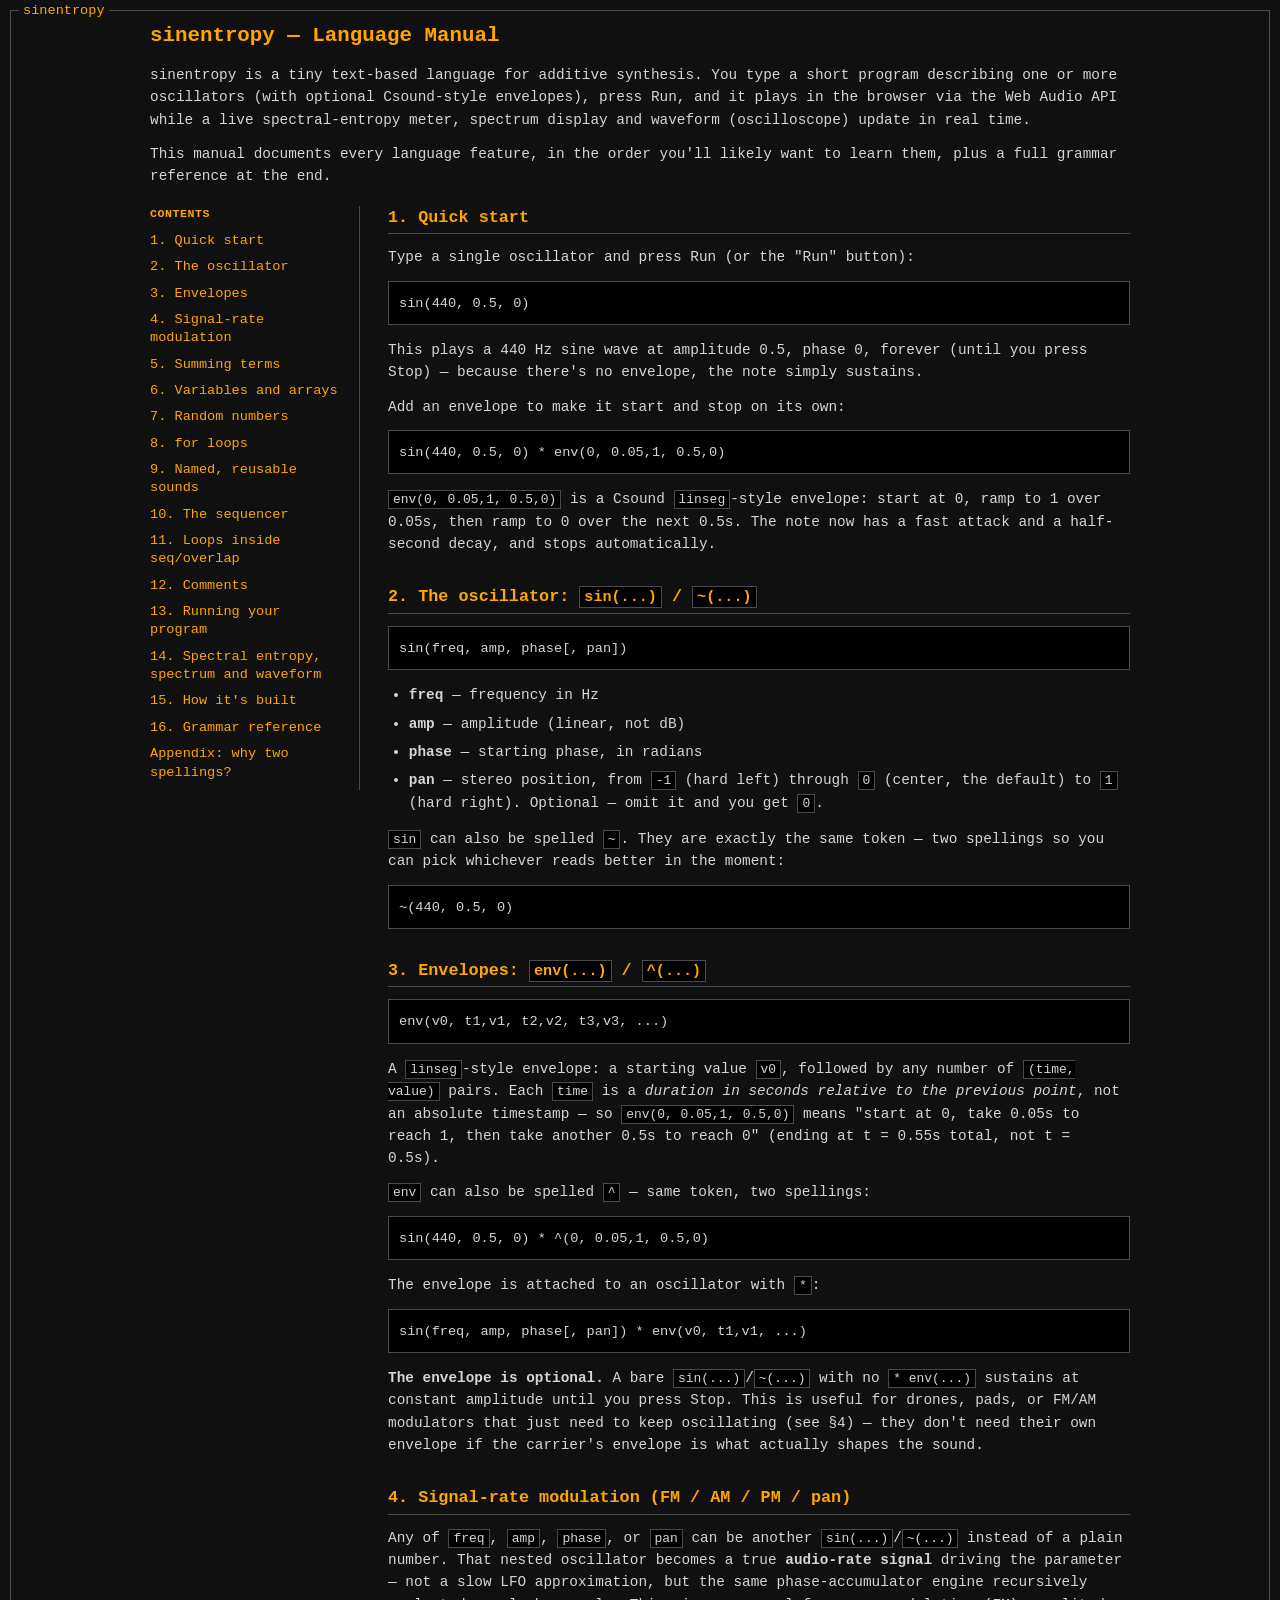
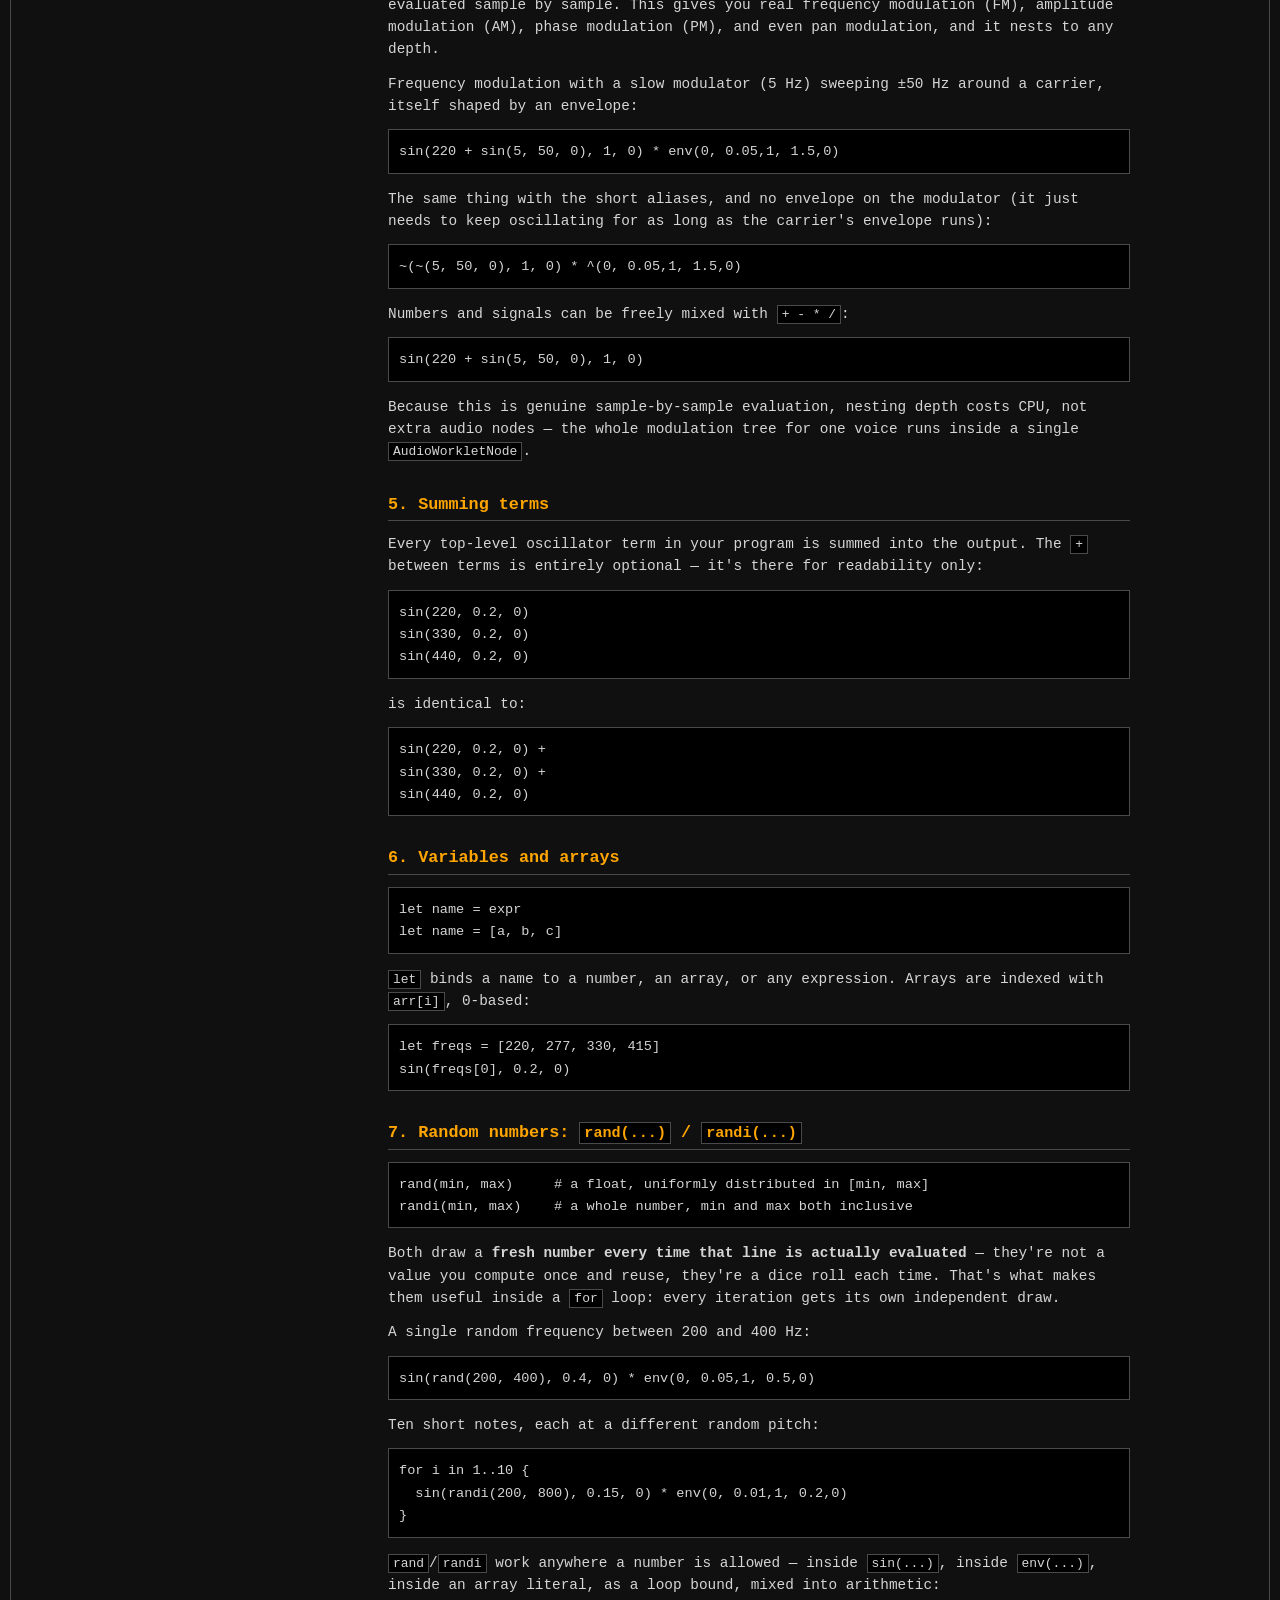
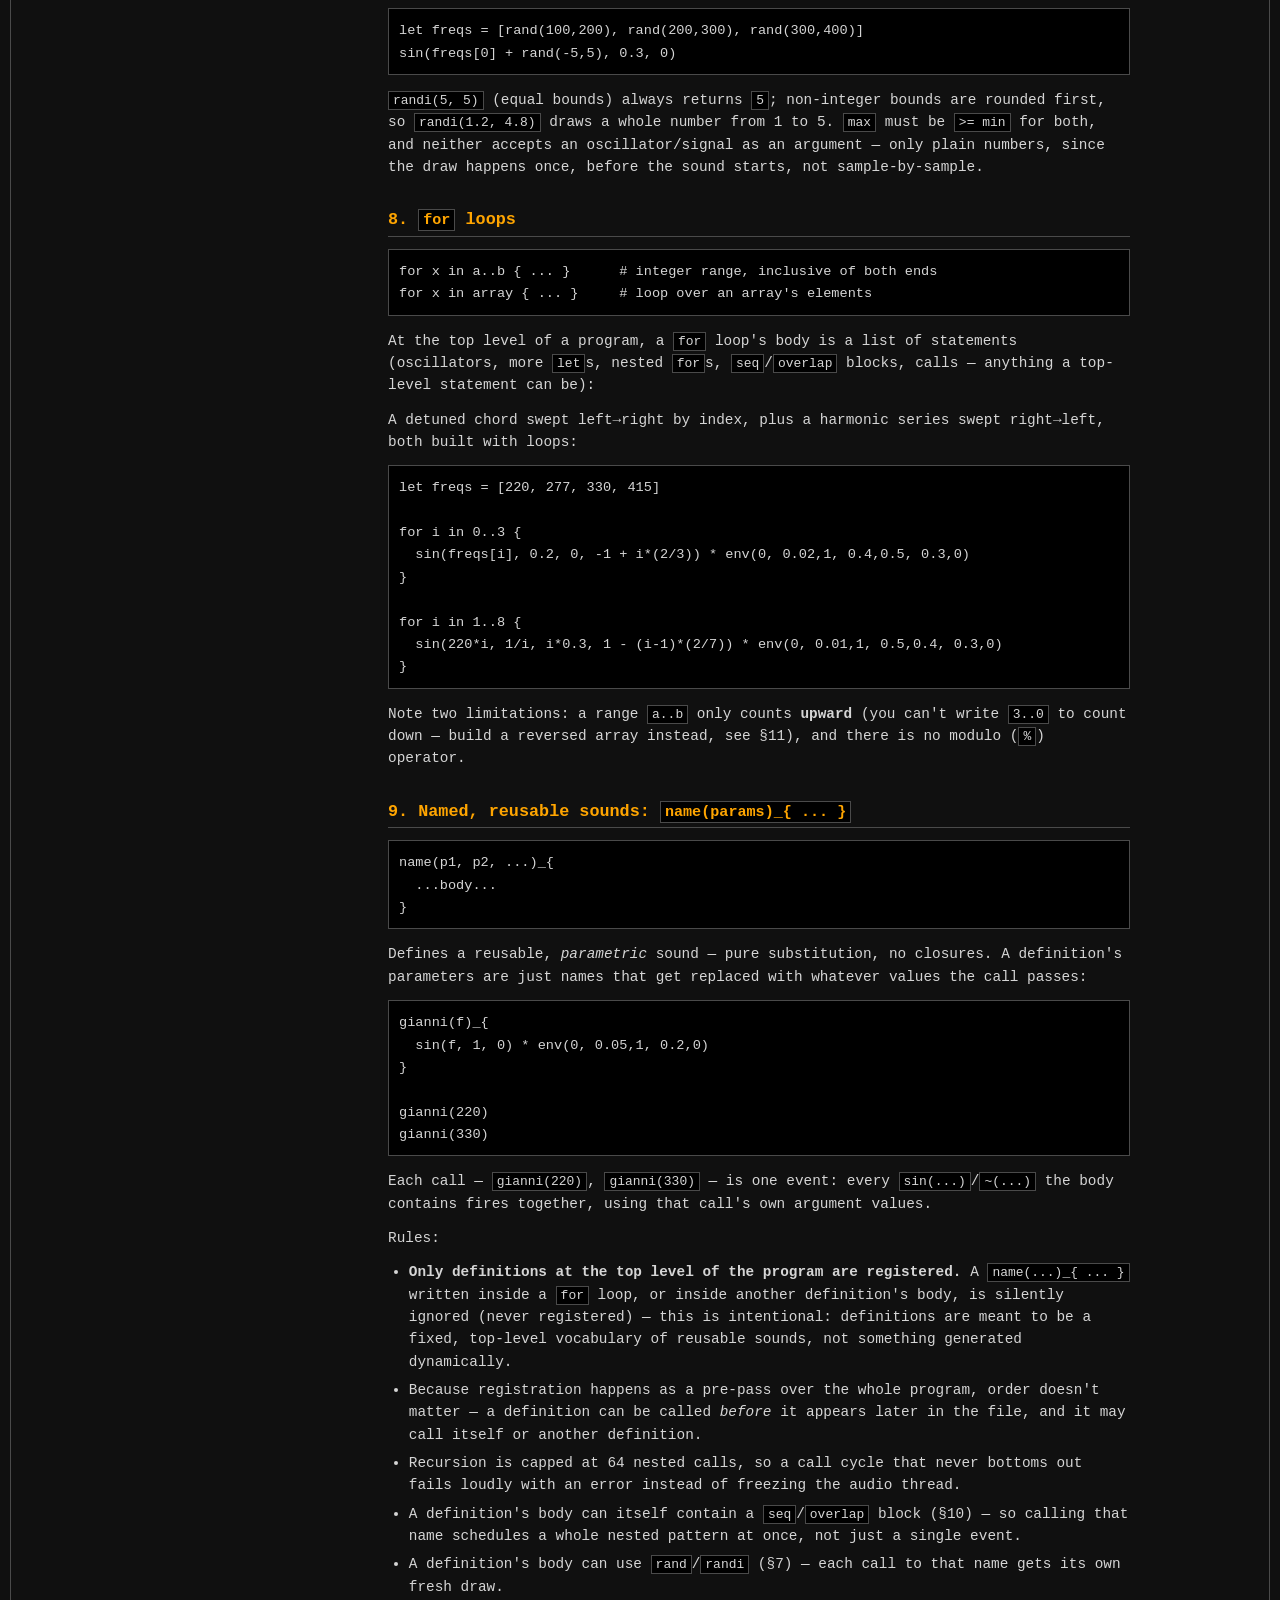
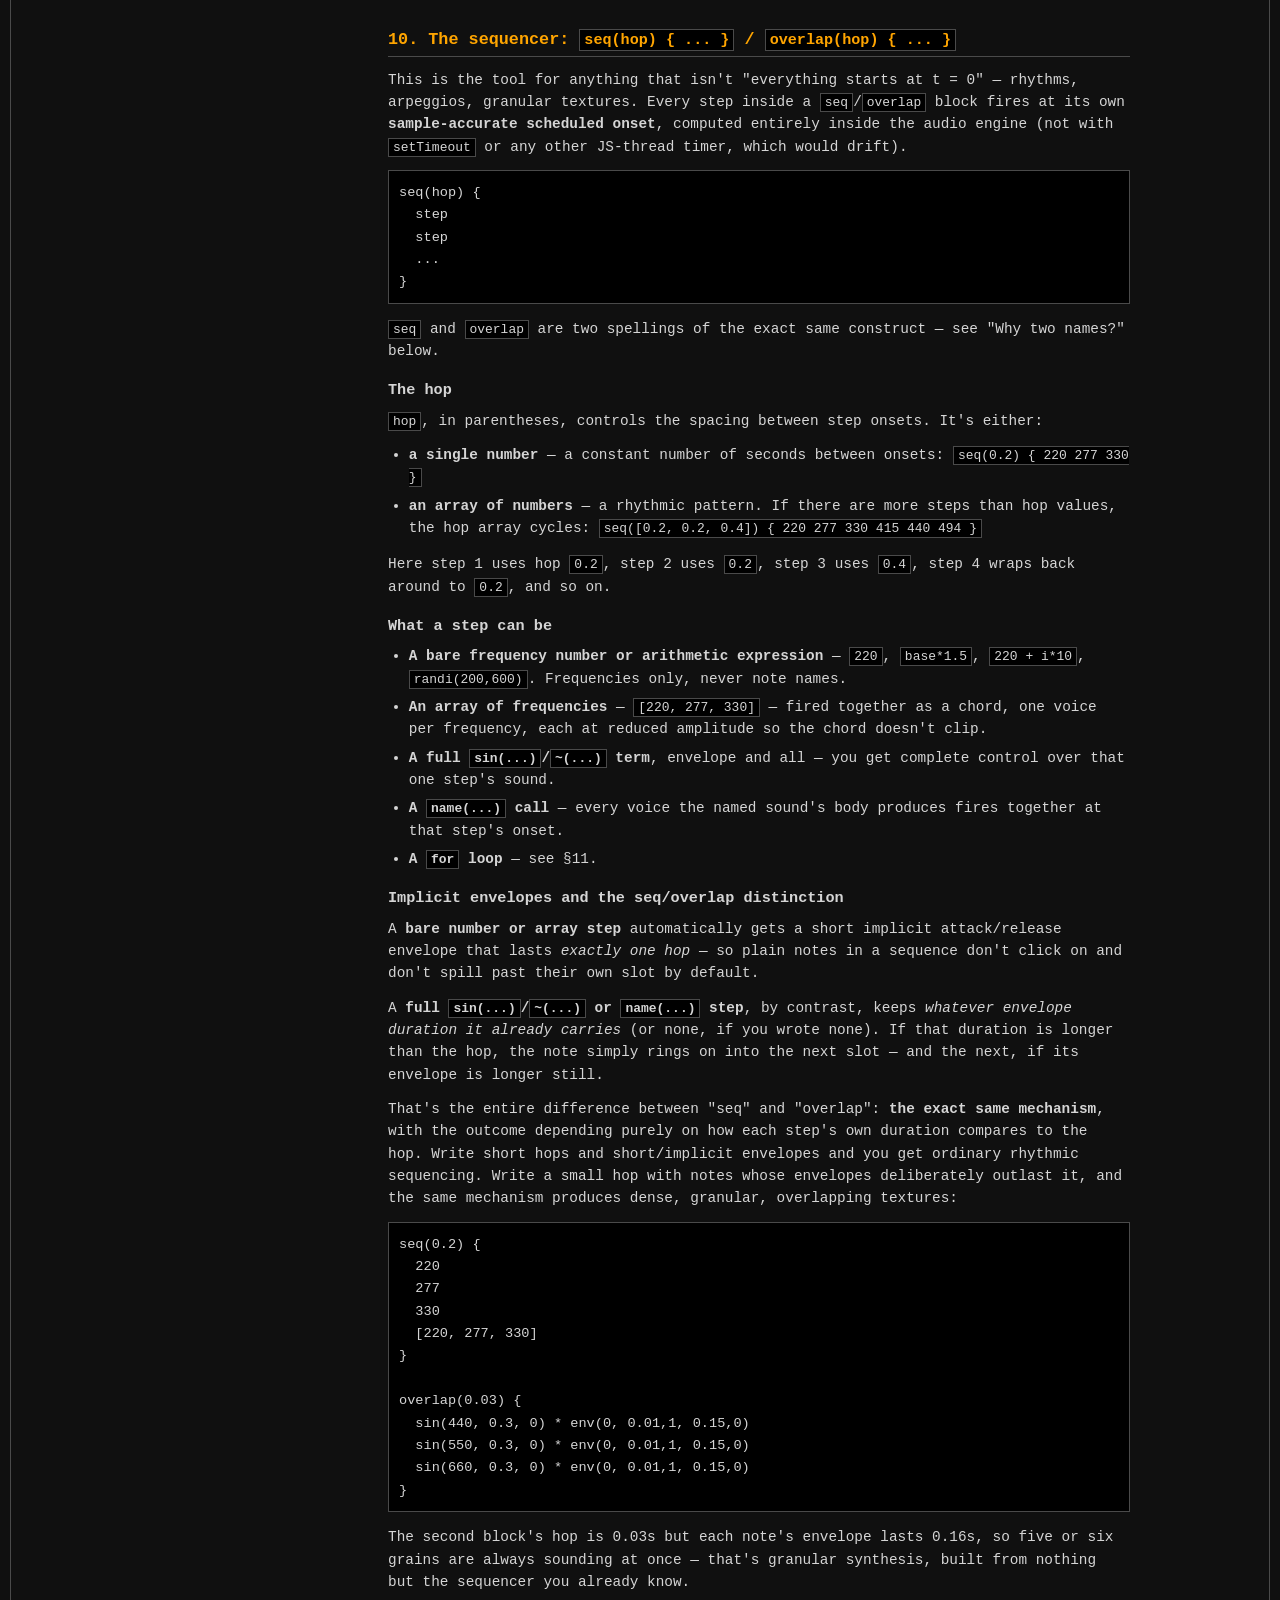
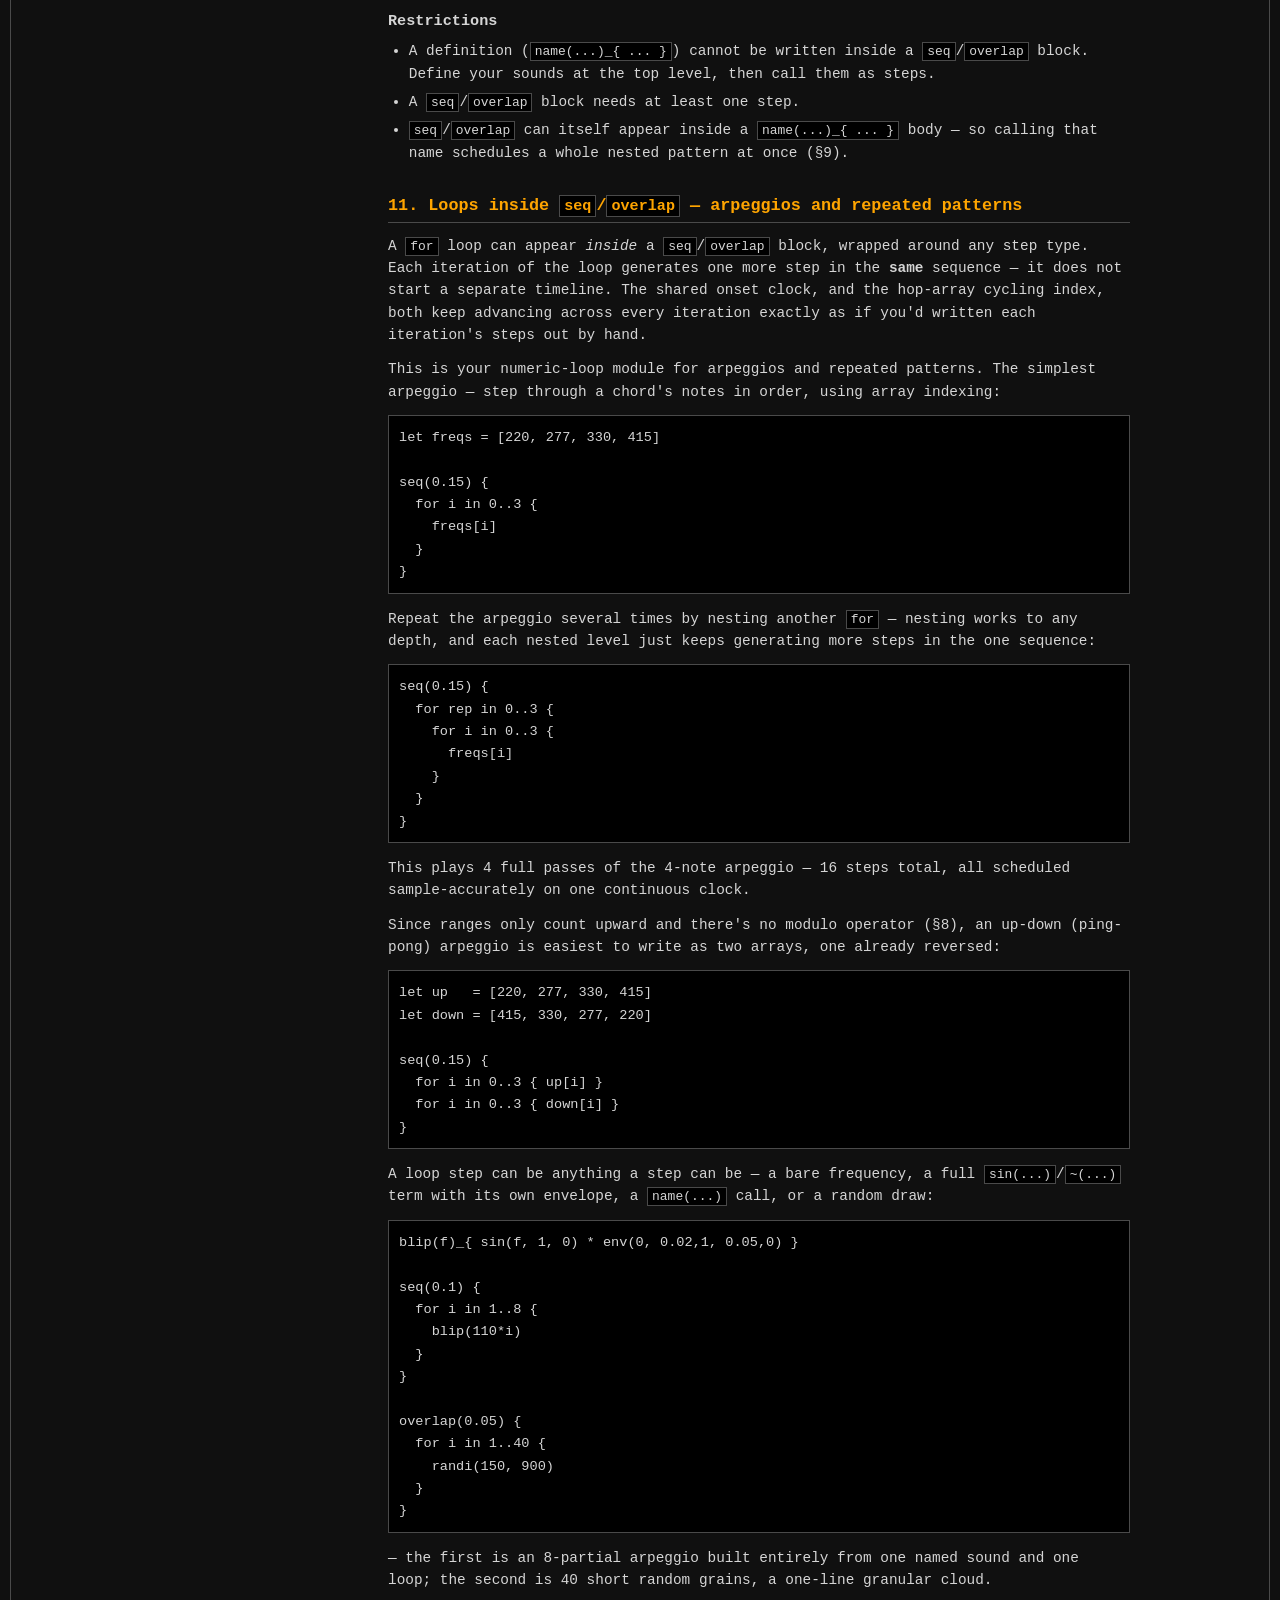
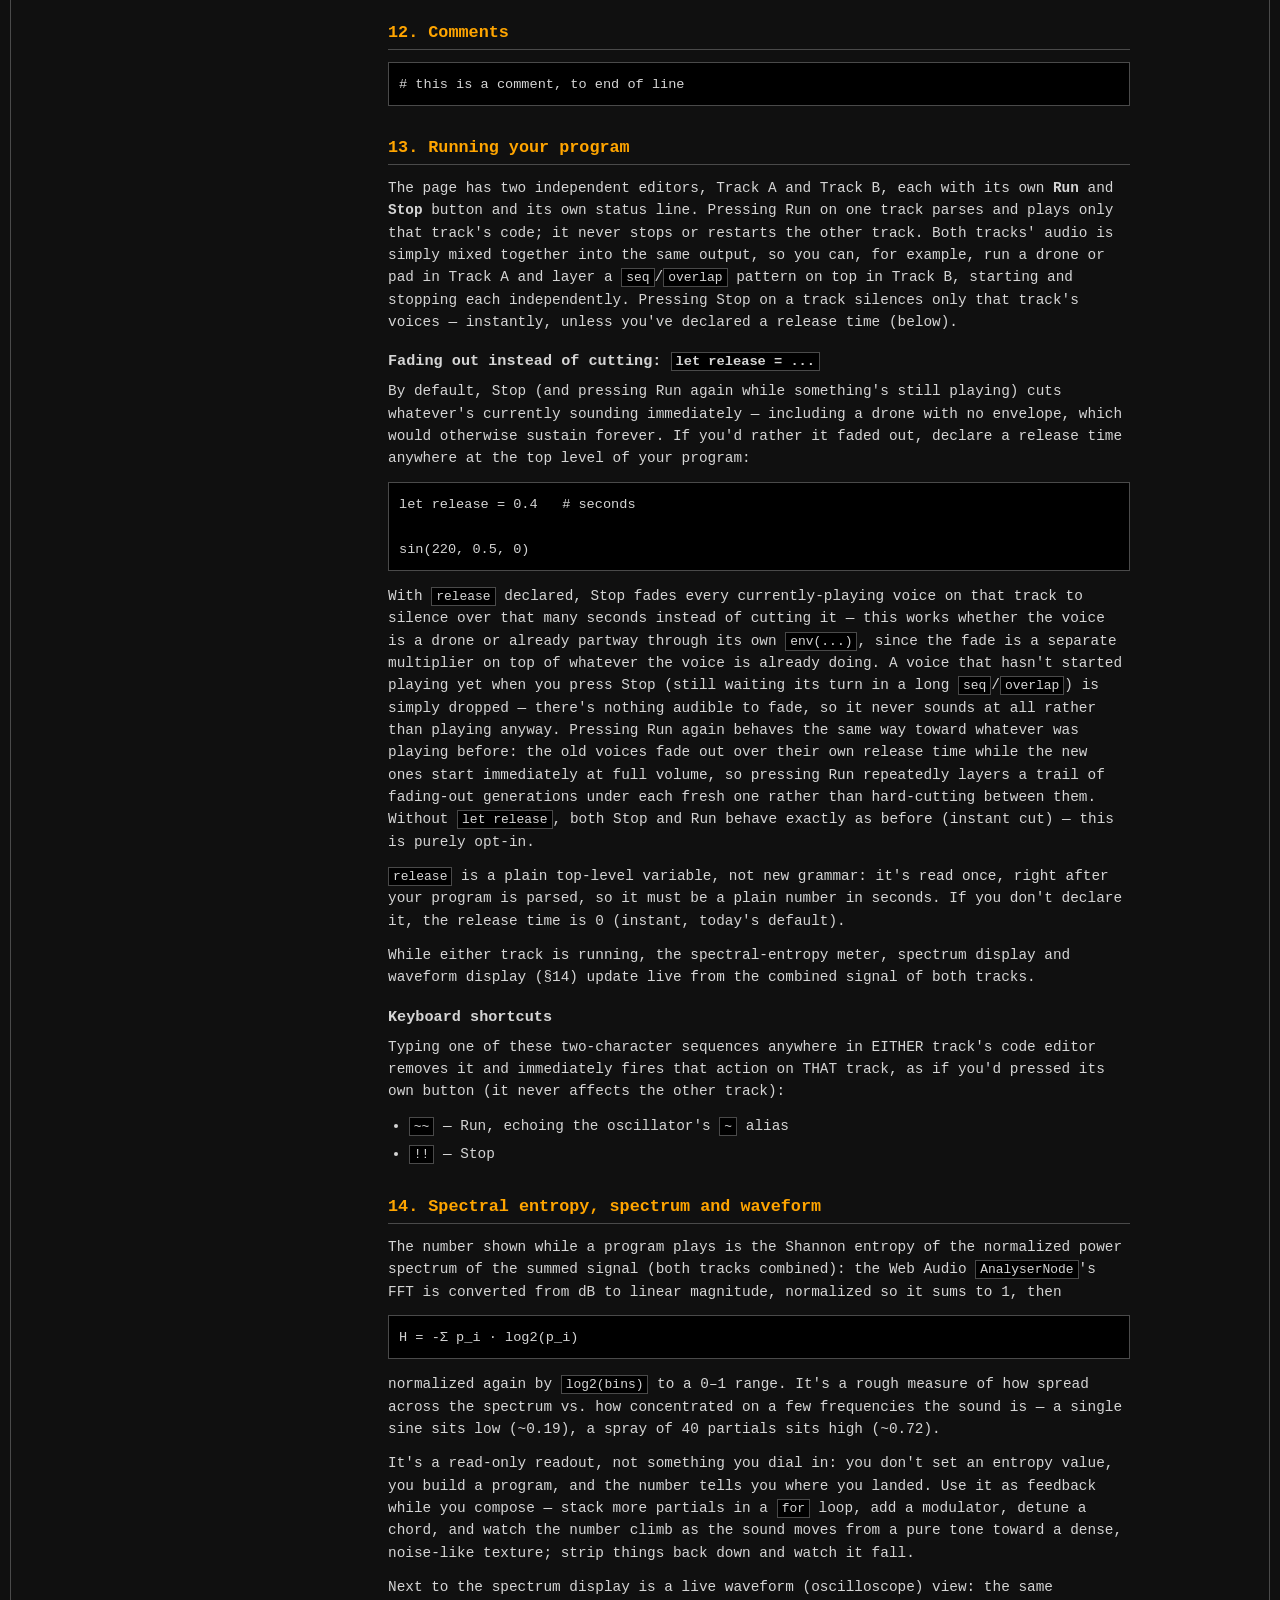
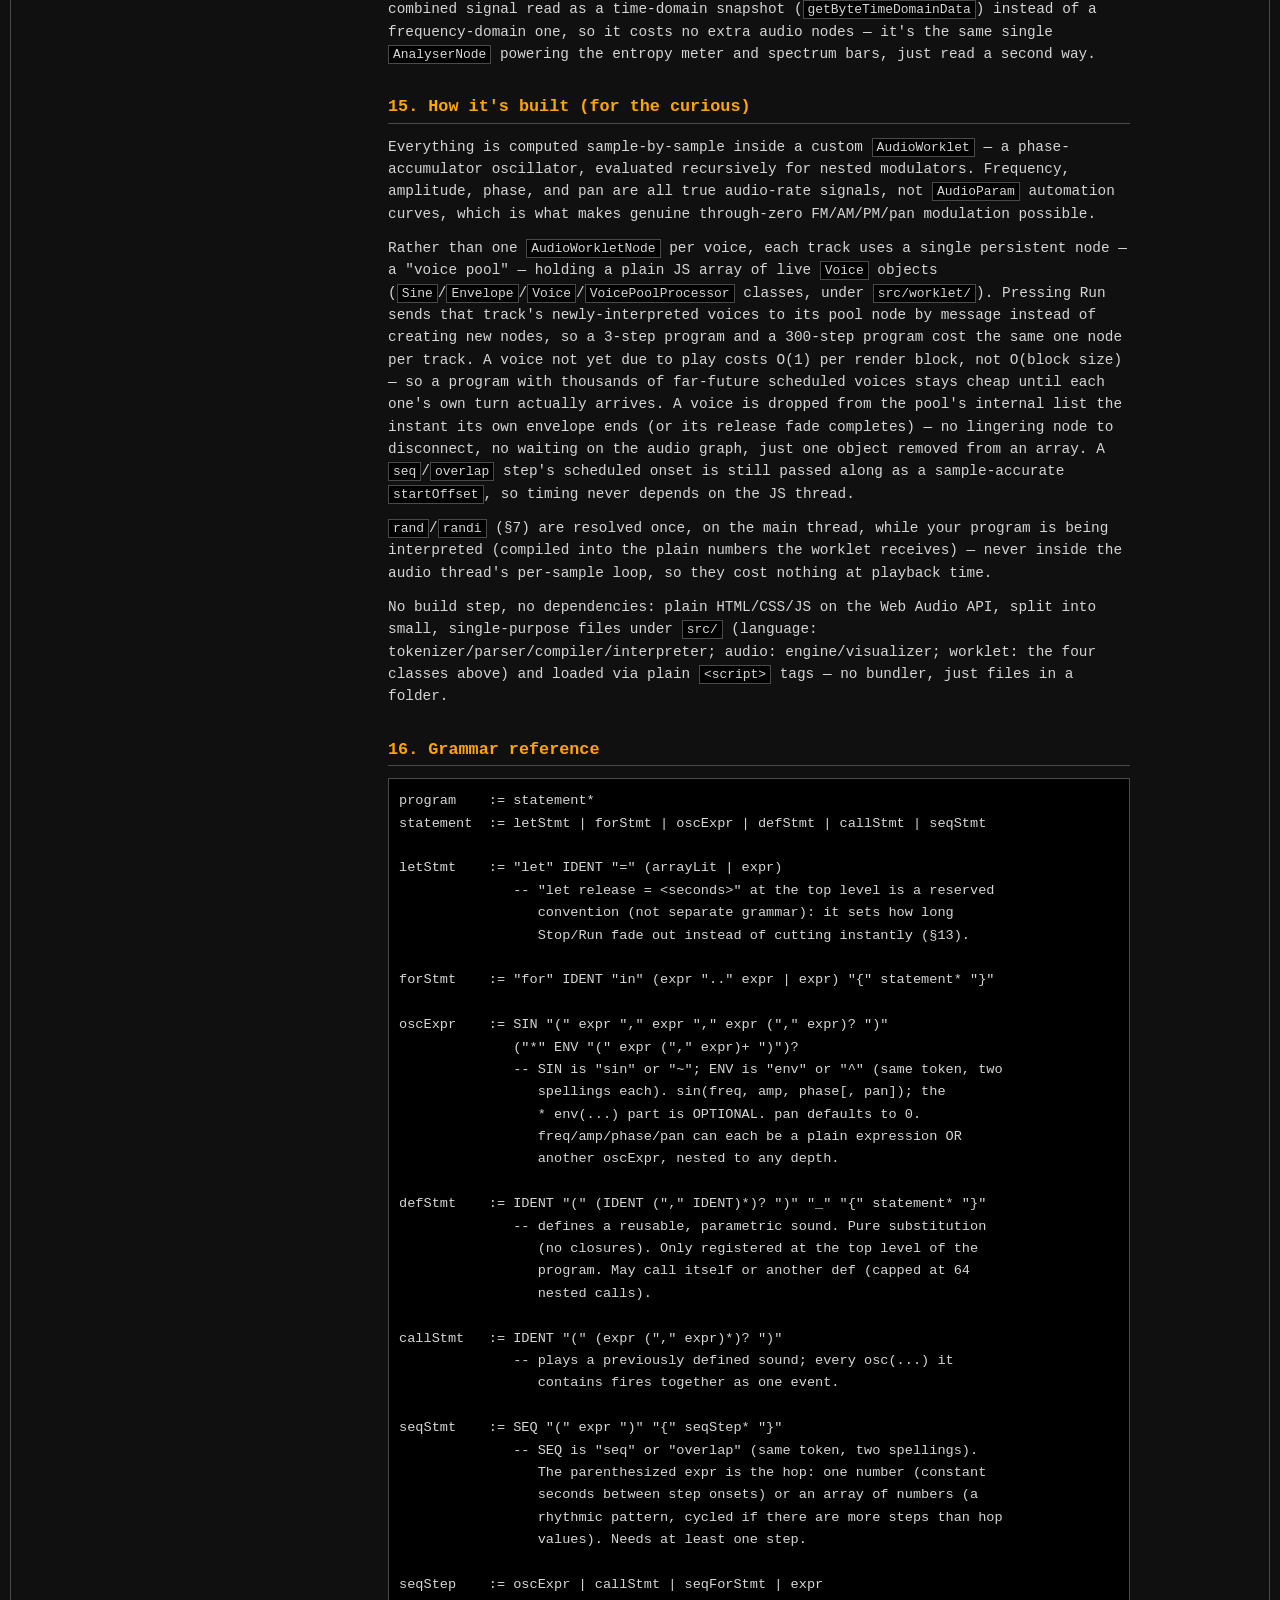
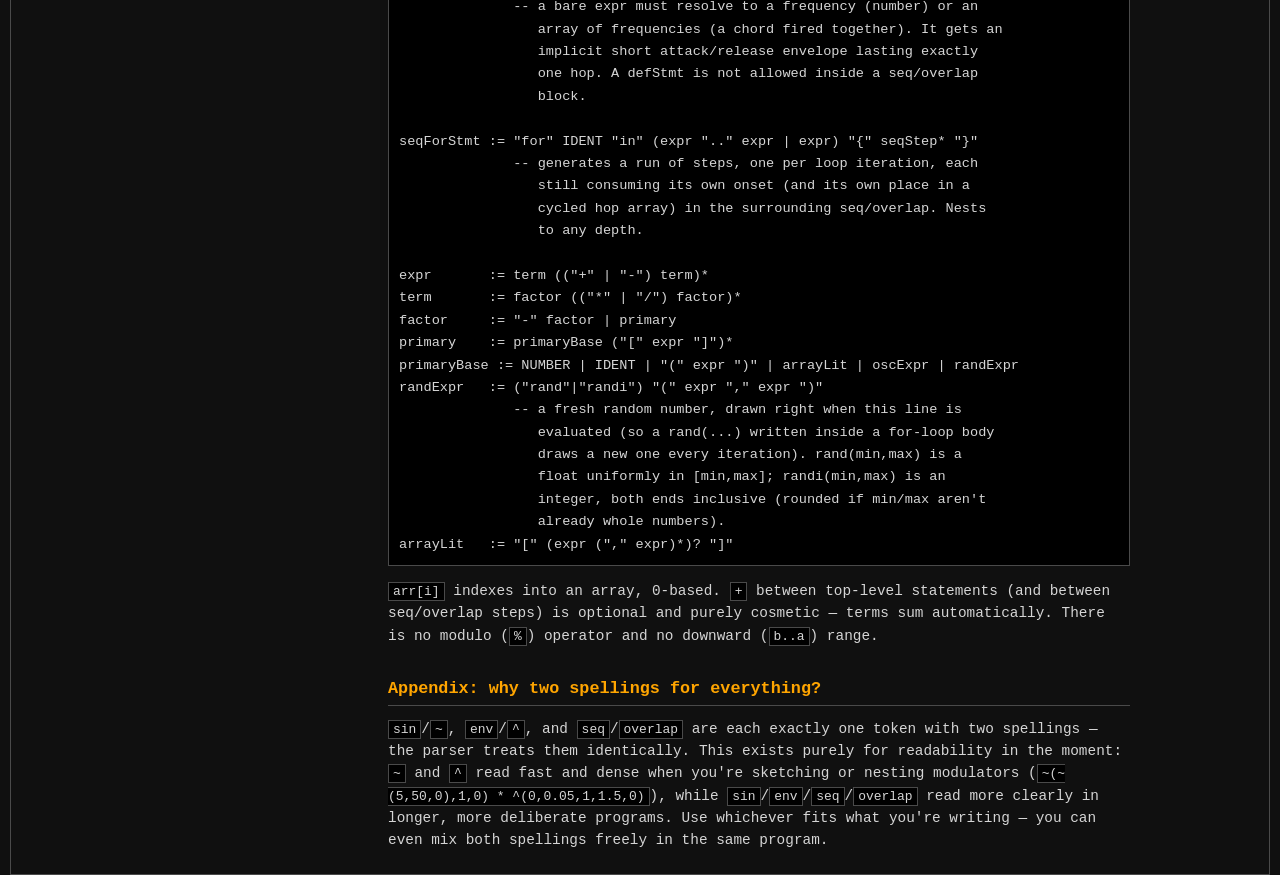
==== manual.html @ 3954c357 "update everythings" ====
<!doctype html>
<html lang="en">
<head>
<meta charset="utf-8">
<meta name="viewport" content="width=device-width, initial-scale=1">
<title>sinentropy — manual</title>
<link rel="stylesheet" href="style.css">
</head>
<body>
<main>
<section class="pane" data-title="sinentropy">
  <div class="manual-page">
<h1>sinentropy — Language Manual</h1>
<p>sinentropy is a tiny text-based language for additive synthesis. You type a
short program describing one or more oscillators (with optional
Csound-style envelopes), press Run, and it plays in the browser via the Web
Audio API while a live spectral-entropy meter, spectrum display and
waveform (oscilloscope) update in real time.</p>
<p>This manual documents every language feature, in the order you'll likely
want to learn them, plus a full grammar reference at the end.</p>
<div class="manual-layout">
<nav class="manual-toc" aria-label="Contents">
<strong>Contents</strong>
<ol>
<li><a href="#s1">1. Quick start</a></li>
<li><a href="#s2">2. The oscillator</a></li>
<li><a href="#s3">3. Envelopes</a></li>
<li><a href="#s4">4. Signal-rate modulation</a></li>
<li><a href="#s5">5. Summing terms</a></li>
<li><a href="#s6">6. Variables and arrays</a></li>
<li><a href="#s7">7. Random numbers</a></li>
<li><a href="#s8">8. for loops</a></li>
<li><a href="#s9">9. Named, reusable sounds</a></li>
<li><a href="#s10">10. The sequencer</a></li>
<li><a href="#s11">11. Loops inside seq/overlap</a></li>
<li><a href="#s12">12. Comments</a></li>
<li><a href="#s13">13. Running your program</a></li>
<li><a href="#s14">14. Spectral entropy, spectrum and waveform</a></li>
<li><a href="#s15">15. How it's built</a></li>
<li><a href="#s16">16. Grammar reference</a></li>
<li><a href="#appendix">Appendix: why two spellings?</a></li>
</ol>
</nav>
  <div class="manual">
<h2><a id="s1"></a>1. Quick start</h2>
<p>Type a single oscillator and press Run (or the "Run" button):</p>
<pre><code>sin(440, 0.5, 0)
</code></pre>
<p>This plays a 440 Hz sine wave at amplitude 0.5, phase 0, forever (until you
press Stop) — because there's no envelope, the note simply sustains.</p>
<p>Add an envelope to make it start and stop on its own:</p>
<pre><code>sin(440, 0.5, 0) * env(0, 0.05,1, 0.5,0)
</code></pre>
<p><code>env(0, 0.05,1, 0.5,0)</code> is a Csound <code>linseg</code>-style envelope: start at 0,
ramp to 1 over 0.05s, then ramp to 0 over the next 0.5s. The note now has a
fast attack and a half-second decay, and stops automatically.</p>
<h2><a id="s2"></a>2. The oscillator: <code>sin(...)</code> / <code>~(...)</code></h2>
<pre><code>sin(freq, amp, phase[, pan])
</code></pre>
<ul>
<li><strong>freq</strong> — frequency in Hz</li>
<li><strong>amp</strong> — amplitude (linear, not dB)</li>
<li><strong>phase</strong> — starting phase, in radians</li>
<li><strong>pan</strong> — stereo position, from <code>-1</code> (hard left) through <code>0</code> (center,
  the default) to <code>1</code> (hard right). Optional — omit it and you get <code>0</code>.</li>
</ul>
<p><code>sin</code> can also be spelled <code>~</code>. They are exactly the same token — two
spellings so you can pick whichever reads better in the moment:</p>
<pre><code>~(440, 0.5, 0)
</code></pre>
<h2><a id="s3"></a>3. Envelopes: <code>env(...)</code> / <code>^(...)</code></h2>
<pre><code>env(v0, t1,v1, t2,v2, t3,v3, ...)
</code></pre>
<p>A <code>linseg</code>-style envelope: a starting value <code>v0</code>, followed by any number of
<code>(time, value)</code> pairs. Each <code>time</code> is a <em>duration in seconds relative to the
previous point</em>, not an absolute timestamp — so <code>env(0, 0.05,1, 0.5,0)</code>
means "start at 0, take 0.05s to reach 1, then take another 0.5s to reach
0" (ending at t = 0.55s total, not t = 0.5s).</p>
<p><code>env</code> can also be spelled <code>^</code> — same token, two spellings:</p>
<pre><code>sin(440, 0.5, 0) * ^(0, 0.05,1, 0.5,0)
</code></pre>
<p>The envelope is attached to an oscillator with <code>*</code>:</p>
<pre><code>sin(freq, amp, phase[, pan]) * env(v0, t1,v1, ...)
</code></pre>
<p><strong>The envelope is optional.</strong> A bare <code>sin(...)</code>/<code>~(...)</code> with no <code>* env(...)</code>
sustains at constant amplitude until you press Stop. This is useful for
drones, pads, or FM/AM modulators that just need to keep oscillating (see
§4) — they don't need their own envelope if the carrier's envelope is what
actually shapes the sound.</p>
<h2><a id="s4"></a>4. Signal-rate modulation (FM / AM / PM / pan)</h2>
<p>Any of <code>freq</code>, <code>amp</code>, <code>phase</code>, or <code>pan</code> can be another <code>sin(...)</code>/<code>~(...)</code>
instead of a plain number. That nested oscillator becomes a true
<strong>audio-rate signal</strong> driving the parameter — not a slow LFO approximation,
but the same phase-accumulator engine recursively evaluated sample by
sample. This gives you real frequency modulation (FM), amplitude modulation
(AM), phase modulation (PM), and even pan modulation, and it nests to any
depth.</p>
<p>Frequency modulation with a slow modulator (5 Hz) sweeping ±50 Hz around a
carrier, itself shaped by an envelope:</p>
<pre><code>sin(220 + sin(5, 50, 0), 1, 0) * env(0, 0.05,1, 1.5,0)
</code></pre>
<p>The same thing with the short aliases, and no envelope on the modulator
(it just needs to keep oscillating for as long as the carrier's envelope
runs):</p>
<pre><code>~(~(5, 50, 0), 1, 0) * ^(0, 0.05,1, 1.5,0)
</code></pre>
<p>Numbers and signals can be freely mixed with <code>+ - * /</code>:</p>
<pre><code>sin(220 + sin(5, 50, 0), 1, 0)
</code></pre>
<p>Because this is genuine sample-by-sample evaluation, nesting depth costs
CPU, not extra audio nodes — the whole modulation tree for one voice runs
inside a single <code>AudioWorkletNode</code>.</p>
<h2><a id="s5"></a>5. Summing terms</h2>
<p>Every top-level oscillator term in your program is summed into the output.
The <code>+</code> between terms is entirely optional — it's there for readability
only:</p>
<pre><code>sin(220, 0.2, 0)
sin(330, 0.2, 0)
sin(440, 0.2, 0)
</code></pre>
<p>is identical to:</p>
<pre><code>sin(220, 0.2, 0) +
sin(330, 0.2, 0) +
sin(440, 0.2, 0)
</code></pre>
<h2><a id="s6"></a>6. Variables and arrays</h2>
<pre><code>let name = expr
let name = [a, b, c]
</code></pre>
<p><code>let</code> binds a name to a number, an array, or any expression. Arrays are
indexed with <code>arr[i]</code>, 0-based:</p>
<pre><code>let freqs = [220, 277, 330, 415]
sin(freqs[0], 0.2, 0)
</code></pre>
<h2><a id="s7"></a>7. Random numbers: <code>rand(...)</code> / <code>randi(...)</code></h2>
<pre><code>rand(min, max)     # a float, uniformly distributed in [min, max]
randi(min, max)    # a whole number, min and max both inclusive
</code></pre>
<p>Both draw a <strong>fresh number every time that line is actually evaluated</strong> —
they're not a value you compute once and reuse, they're a dice roll each
time. That's what makes them useful inside a <code>for</code> loop: every iteration
gets its own independent draw.</p>
<p>A single random frequency between 200 and 400 Hz:</p>
<pre><code>sin(rand(200, 400), 0.4, 0) * env(0, 0.05,1, 0.5,0)
</code></pre>
<p>Ten short notes, each at a different random pitch:</p>
<pre><code>for i in 1..10 {
  sin(randi(200, 800), 0.15, 0) * env(0, 0.01,1, 0.2,0)
}
</code></pre>
<p><code>rand</code>/<code>randi</code> work anywhere a number is allowed — inside <code>sin(...)</code>,
inside <code>env(...)</code>, inside an array literal, as a loop bound, mixed into
arithmetic:</p>
<pre><code>let freqs = [rand(100,200), rand(200,300), rand(300,400)]
sin(freqs[0] + rand(-5,5), 0.3, 0)
</code></pre>
<p><code>randi(5, 5)</code> (equal bounds) always returns <code>5</code>; non-integer bounds are
rounded first, so <code>randi(1.2, 4.8)</code> draws a whole number from 1 to 5.
<code>max</code> must be <code>&gt;= min</code> for both, and neither accepts an oscillator/signal
as an argument — only plain numbers, since the draw happens once, before
the sound starts, not sample-by-sample.</p>
<h2><a id="s8"></a>8. <code>for</code> loops</h2>
<pre><code>for x in a..b { ... }      # integer range, inclusive of both ends
for x in array { ... }     # loop over an array's elements
</code></pre>
<p>At the top level of a program, a <code>for</code> loop's body is a list of statements
(oscillators, more <code>let</code>s, nested <code>for</code>s, <code>seq</code>/<code>overlap</code> blocks, calls —
anything a top-level statement can be):</p>
<p>A detuned chord swept left→right by index, plus a harmonic series swept
right→left, both built with loops:</p>
<pre><code>let freqs = [220, 277, 330, 415]

for i in 0..3 {
  sin(freqs[i], 0.2, 0, -1 + i*(2/3)) * env(0, 0.02,1, 0.4,0.5, 0.3,0)
}

for i in 1..8 {
  sin(220*i, 1/i, i*0.3, 1 - (i-1)*(2/7)) * env(0, 0.01,1, 0.5,0.4, 0.3,0)
}
</code></pre>
<p>Note two limitations: a range <code>a..b</code> only counts <strong>upward</strong> (you can't
write <code>3..0</code> to count down — build a reversed array instead, see §11), and
there is no modulo (<code>%</code>) operator.</p>
<h2><a id="s9"></a>9. Named, reusable sounds: <code>name(params)_{ ... }</code></h2>
<pre><code>name(p1, p2, ...)_{
  ...body...
}
</code></pre>
<p>Defines a reusable, <em>parametric</em> sound — pure substitution, no closures. A
definition's parameters are just names that get replaced with whatever
values the call passes:</p>
<pre><code>gianni(f)_{
  sin(f, 1, 0) * env(0, 0.05,1, 0.2,0)
}

gianni(220)
gianni(330)
</code></pre>
<p>Each call — <code>gianni(220)</code>, <code>gianni(330)</code> — is one event: every
<code>sin(...)</code>/<code>~(...)</code> the body contains fires together, using that call's own
argument values.</p>
<p>Rules:</p>
<ul>
<li><strong>Only definitions at the top level of the program are registered.</strong> A
  <code>name(...)_{ ... }</code> written inside a <code>for</code> loop, or inside another
  definition's body, is silently ignored (never registered) — this is
  intentional: definitions are meant to be a fixed, top-level vocabulary of
  reusable sounds, not something generated dynamically.</li>
<li>Because registration happens as a pre-pass over the whole program, order
  doesn't matter — a definition can be called <em>before</em> it appears later in
  the file, and it may call itself or another definition.</li>
<li>Recursion is capped at 64 nested calls, so a call cycle that never
  bottoms out fails loudly with an error instead of freezing the audio
  thread.</li>
<li>A definition's body can itself contain a <code>seq</code>/<code>overlap</code> block (§10) — so
  calling that name schedules a whole nested pattern at once, not just a
  single event.</li>
<li>A definition's body can use <code>rand</code>/<code>randi</code> (§7) — each call to that name
  gets its own fresh draw.</li>
</ul>
<h2><a id="s10"></a>10. The sequencer: <code>seq(hop) { ... }</code> / <code>overlap(hop) { ... }</code></h2>
<p>This is the tool for anything that isn't "everything starts at t = 0" —
rhythms, arpeggios, granular textures. Every step inside a <code>seq</code>/<code>overlap</code>
block fires at its own <strong>sample-accurate scheduled onset</strong>, computed
entirely inside the audio engine (not with <code>setTimeout</code> or any other
JS-thread timer, which would drift).</p>
<pre><code>seq(hop) {
  step
  step
  ...
}
</code></pre>
<p><code>seq</code> and <code>overlap</code> are two spellings of the exact same construct — see
"Why two names?" below.</p>
<h3>The hop</h3>
<p><code>hop</code>, in parentheses, controls the spacing between step onsets. It's
either:</p>
<ul>
<li><strong>a single number</strong> — a constant number of seconds between onsets:
  <code>seq(0.2) { 220  277  330 }</code></li>
<li><strong>an array of numbers</strong> — a rhythmic pattern. If there are more steps
  than hop values, the hop array cycles:
  <code>seq([0.2, 0.2, 0.4]) { 220  277  330  415  440  494 }</code></li>
</ul>
<p>Here step 1 uses hop <code>0.2</code>, step 2 uses <code>0.2</code>, step 3 uses <code>0.4</code>, step 4
  wraps back around to <code>0.2</code>, and so on.</p>
<h3>What a step can be</h3>
<ul>
<li><strong>A bare frequency number or arithmetic expression</strong> — <code>220</code>, <code>base*1.5</code>,
  <code>220 + i*10</code>, <code>randi(200,600)</code>. Frequencies only, never note names.</li>
<li><strong>An array of frequencies</strong> — <code>[220, 277, 330]</code> — fired together as a
  chord, one voice per frequency, each at reduced amplitude so the chord
  doesn't clip.</li>
<li><strong>A full <code>sin(...)</code>/<code>~(...)</code> term</strong>, envelope and all — you get complete
  control over that one step's sound.</li>
<li><strong>A <code>name(...)</code> call</strong> — every voice the named sound's body produces
  fires together at that step's onset.</li>
<li><strong>A <code>for</code> loop</strong> — see §11.</li>
</ul>
<h3>Implicit envelopes and the seq/overlap distinction</h3>
<p>A <strong>bare number or array step</strong> automatically gets a short implicit
attack/release envelope that lasts <em>exactly one hop</em> — so plain notes in a
sequence don't click on and don't spill past their own slot by default.</p>
<p>A <strong>full <code>sin(...)</code>/<code>~(...)</code> or <code>name(...)</code> step</strong>, by contrast, keeps
<em>whatever envelope duration it already carries</em> (or none, if you wrote
none). If that duration is longer than the hop, the note simply rings on
into the next slot — and the next, if its envelope is longer still.</p>
<p>That's the entire difference between "seq" and "overlap": <strong>the exact same
mechanism</strong>, with the outcome depending purely on how each step's own
duration compares to the hop. Write short hops and short/implicit
envelopes and you get ordinary rhythmic sequencing. Write a small hop with
notes whose envelopes deliberately outlast it, and the same mechanism
produces dense, granular, overlapping textures:</p>
<pre><code>seq(0.2) {
  220
  277
  330
  [220, 277, 330]
}

overlap(0.03) {
  sin(440, 0.3, 0) * env(0, 0.01,1, 0.15,0)
  sin(550, 0.3, 0) * env(0, 0.01,1, 0.15,0)
  sin(660, 0.3, 0) * env(0, 0.01,1, 0.15,0)
}
</code></pre>
<p>The second block's hop is 0.03s but each note's envelope lasts 0.16s, so
five or six grains are always sounding at once — that's granular synthesis,
built from nothing but the sequencer you already know.</p>
<h3>Restrictions</h3>
<ul>
<li>A definition (<code>name(...)_{ ... }</code>) cannot be written inside a
  <code>seq</code>/<code>overlap</code> block. Define your sounds at the top level, then call
  them as steps.</li>
<li>A <code>seq</code>/<code>overlap</code> block needs at least one step.</li>
<li><code>seq</code>/<code>overlap</code> can itself appear inside a <code>name(...)_{ ... }</code> body — so
  calling that name schedules a whole nested pattern at once (§9).</li>
</ul>
<h2><a id="s11"></a>11. Loops inside <code>seq</code>/<code>overlap</code> — arpeggios and repeated patterns</h2>
<p>A <code>for</code> loop can appear <em>inside</em> a <code>seq</code>/<code>overlap</code> block, wrapped around
any step type. Each iteration of the loop generates one more step in the
<strong>same</strong> sequence — it does not start a separate timeline. The shared
onset clock, and the hop-array cycling index, both keep advancing across
every iteration exactly as if you'd written each iteration's steps out by
hand.</p>
<p>This is your numeric-loop module for arpeggios and repeated patterns. The
simplest arpeggio — step through a chord's notes in order, using array
indexing:</p>
<pre><code>let freqs = [220, 277, 330, 415]

seq(0.15) {
  for i in 0..3 {
    freqs[i]
  }
}
</code></pre>
<p>Repeat the arpeggio several times by nesting another <code>for</code> — nesting works
to any depth, and each nested level just keeps generating more steps in
the one sequence:</p>
<pre><code>seq(0.15) {
  for rep in 0..3 {
    for i in 0..3 {
      freqs[i]
    }
  }
}
</code></pre>
<p>This plays 4 full passes of the 4-note arpeggio — 16 steps total, all
scheduled sample-accurately on one continuous clock.</p>
<p>Since ranges only count upward and there's no modulo operator (§8), an
up-down (ping-pong) arpeggio is easiest to write as two arrays, one already
reversed:</p>
<pre><code>let up   = [220, 277, 330, 415]
let down = [415, 330, 277, 220]

seq(0.15) {
  for i in 0..3 { up[i] }
  for i in 0..3 { down[i] }
}
</code></pre>
<p>A loop step can be anything a step can be — a bare frequency, a full
<code>sin(...)</code>/<code>~(...)</code> term with its own envelope, a <code>name(...)</code> call, or a
random draw:</p>
<pre><code>blip(f)_{ sin(f, 1, 0) * env(0, 0.02,1, 0.05,0) }

seq(0.1) {
  for i in 1..8 {
    blip(110*i)
  }
}

overlap(0.05) {
  for i in 1..40 {
    randi(150, 900)
  }
}
</code></pre>
<p>— the first is an 8-partial arpeggio built entirely from one named sound
and one loop; the second is 40 short random grains, a one-line granular
cloud.</p>
<h2><a id="s12"></a>12. Comments</h2>
<pre><code># this is a comment, to end of line
</code></pre>
<h2><a id="s13"></a>13. Running your program</h2>
<p>The page has two independent editors, Track A and Track B, each with its
own <strong>Run</strong> and <strong>Stop</strong> button and its own status line. Pressing Run on
one track parses and plays only that track's code; it never stops or
restarts the other track. Both tracks' audio is simply mixed together into
the same output, so you can, for example, run a drone or pad in Track A
and layer a <code>seq</code>/<code>overlap</code> pattern on top in Track B, starting and
stopping each independently. Pressing Stop on a track silences only that
track's voices — instantly, unless you've declared a release time (below).</p>
<h3>Fading out instead of cutting: <code>let release = ...</code></h3>
<p>By default, Stop (and pressing Run again while something's still playing)
cuts whatever's currently sounding immediately — including a drone with no
envelope, which would otherwise sustain forever. If you'd rather it faded
out, declare a release time anywhere at the top level of your program:</p>
<pre><code>let release = 0.4   # seconds

sin(220, 0.5, 0)
</code></pre>
<p>With <code>release</code> declared, Stop fades every currently-playing voice on that
track to silence over that many seconds instead of cutting it — this works
whether the voice is a drone or already partway through its own <code>env(...)</code>,
since the fade is a separate multiplier on top of whatever the voice is
already doing. A voice that hasn't started playing yet when you press Stop
(still waiting its turn in a long <code>seq</code>/<code>overlap</code>) is simply dropped —
there's nothing audible to fade, so it never sounds at all rather than
playing anyway. Pressing Run again behaves the same way toward whatever
was playing before: the old voices fade out over their own release time
while the new ones start immediately at full volume, so pressing Run
repeatedly layers a trail of fading-out generations under each fresh one
rather than hard-cutting between them. Without <code>let release</code>, both Stop
and Run behave exactly as before (instant cut) — this is purely opt-in.</p>
<p><code>release</code> is a plain top-level variable, not new grammar: it's read once,
right after your program is parsed, so it must be a plain number in
seconds. If you don't declare it, the release time is 0 (instant, today's
default).</p>
<p>While either track is running, the spectral-entropy meter, spectrum
display and waveform display (§14) update live from the combined signal
of both tracks.</p>
<h3>Keyboard shortcuts</h3>
<p>Typing one of these two-character sequences anywhere in EITHER track's code
editor removes it and immediately fires that action on THAT track, as if
you'd pressed its own button (it never affects the other track):</p>
<ul>
<li><code>~~</code> — Run, echoing the oscillator's <code>~</code> alias</li>
<li><code>!!</code> — Stop</li>
</ul>
<h2><a id="s14"></a>14. Spectral entropy, spectrum and waveform</h2>
<p>The number shown while a program plays is the Shannon entropy of the
normalized power spectrum of the summed signal (both tracks combined): the
Web Audio <code>AnalyserNode</code>'s FFT is converted from dB to linear magnitude,
normalized so it sums to 1, then</p>
<pre><code>H = -Σ p_i · log2(p_i)
</code></pre>
<p>normalized again by <code>log2(bins)</code> to a 0–1 range. It's a rough measure of
how spread across the spectrum vs. how concentrated on a few frequencies
the sound is — a single sine sits low (~0.19), a spray of 40 partials sits
high (~0.72).</p>
<p>It's a read-only readout, not something you dial in: you don't set an
entropy value, you build a program, and the number tells you where you
landed. Use it as feedback while you compose &mdash; stack more partials in a
<code>for</code> loop, add a modulator, detune a chord, and watch the number climb as
the sound moves from a pure tone toward a dense, noise-like texture; strip
things back down and watch it fall.</p>
<p>Next to the spectrum display is a live waveform (oscilloscope) view: the
same combined signal read as a time-domain snapshot
(<code>getByteTimeDomainData</code>) instead of a frequency-domain one, so it costs no
extra audio nodes — it's the same single <code>AnalyserNode</code> powering the
entropy meter and spectrum bars, just read a second way.</p>
<h2><a id="s15"></a>15. How it's built (for the curious)</h2>
<p>Everything is computed sample-by-sample inside a custom <code>AudioWorklet</code> — a
phase-accumulator oscillator, evaluated recursively for nested modulators.
Frequency, amplitude, phase, and pan are all true audio-rate signals, not
<code>AudioParam</code> automation curves, which is what makes genuine through-zero
FM/AM/PM/pan modulation possible.</p>
<p>Rather than one <code>AudioWorkletNode</code> per voice, each track uses a single
persistent node — a "voice pool" — holding a plain JS array of live
<code>Voice</code> objects (<code>Sine</code>/<code>Envelope</code>/<code>Voice</code>/<code>VoicePoolProcessor</code> classes,
under <code>src/worklet/</code>). Pressing Run sends that track's newly-interpreted
voices to its pool node by message instead of creating new nodes, so a
3-step program and a 300-step program cost the same one node per track. A
voice not yet due to play costs O(1) per render block, not O(block size) —
so a program with thousands of far-future scheduled voices stays cheap
until each one's own turn actually arrives. A voice is dropped from the
pool's internal list the instant its own envelope ends (or its release
fade completes) — no lingering node to disconnect, no waiting on the audio
graph, just one object removed from an array. A <code>seq</code>/<code>overlap</code> step's
scheduled onset is still passed along as a sample-accurate <code>startOffset</code>,
so timing never depends on the JS thread.</p>
<p><code>rand</code>/<code>randi</code> (§7) are resolved once, on the main thread, while your
program is being interpreted (compiled into the plain numbers the worklet
receives) — never inside the audio thread's per-sample loop, so they cost
nothing at playback time.</p>
<p>No build step, no dependencies: plain HTML/CSS/JS on the Web Audio API,
split into small, single-purpose files under <code>src/</code> (language:
tokenizer/parser/compiler/interpreter; audio: engine/visualizer; worklet:
the four classes above) and loaded via plain <code>&lt;script&gt;</code> tags — no
bundler, just files in a folder.</p>
<h2><a id="s16"></a>16. Grammar reference</h2>
<pre><code>program    := statement*
statement  := letStmt | forStmt | oscExpr | defStmt | callStmt | seqStmt

letStmt    := &quot;let&quot; IDENT &quot;=&quot; (arrayLit | expr)
              -- &quot;let release = &lt;seconds&gt;&quot; at the top level is a reserved
                 convention (not separate grammar): it sets how long
                 Stop/Run fade out instead of cutting instantly (§13).

forStmt    := &quot;for&quot; IDENT &quot;in&quot; (expr &quot;..&quot; expr | expr) &quot;{&quot; statement* &quot;}&quot;

oscExpr    := SIN &quot;(&quot; expr &quot;,&quot; expr &quot;,&quot; expr (&quot;,&quot; expr)? &quot;)&quot;
              (&quot;*&quot; ENV &quot;(&quot; expr (&quot;,&quot; expr)+ &quot;)&quot;)?
              -- SIN is &quot;sin&quot; or &quot;~&quot;; ENV is &quot;env&quot; or &quot;^&quot; (same token, two
                 spellings each). sin(freq, amp, phase[, pan]); the
                 * env(...) part is OPTIONAL. pan defaults to 0.
                 freq/amp/phase/pan can each be a plain expression OR
                 another oscExpr, nested to any depth.

defStmt    := IDENT &quot;(&quot; (IDENT (&quot;,&quot; IDENT)*)? &quot;)&quot; &quot;_&quot; &quot;{&quot; statement* &quot;}&quot;
              -- defines a reusable, parametric sound. Pure substitution
                 (no closures). Only registered at the top level of the
                 program. May call itself or another def (capped at 64
                 nested calls).

callStmt   := IDENT &quot;(&quot; (expr (&quot;,&quot; expr)*)? &quot;)&quot;
              -- plays a previously defined sound; every osc(...) it
                 contains fires together as one event.

seqStmt    := SEQ &quot;(&quot; expr &quot;)&quot; &quot;{&quot; seqStep* &quot;}&quot;
              -- SEQ is &quot;seq&quot; or &quot;overlap&quot; (same token, two spellings).
                 The parenthesized expr is the hop: one number (constant
                 seconds between step onsets) or an array of numbers (a
                 rhythmic pattern, cycled if there are more steps than hop
                 values). Needs at least one step.

seqStep    := oscExpr | callStmt | seqForStmt | expr
              -- a bare expr must resolve to a frequency (number) or an
                 array of frequencies (a chord fired together). It gets an
                 implicit short attack/release envelope lasting exactly
                 one hop. A defStmt is not allowed inside a seq/overlap
                 block.

seqForStmt := &quot;for&quot; IDENT &quot;in&quot; (expr &quot;..&quot; expr | expr) &quot;{&quot; seqStep* &quot;}&quot;
              -- generates a run of steps, one per loop iteration, each
                 still consuming its own onset (and its own place in a
                 cycled hop array) in the surrounding seq/overlap. Nests
                 to any depth.

expr       := term ((&quot;+&quot; | &quot;-&quot;) term)*
term       := factor ((&quot;*&quot; | &quot;/&quot;) factor)*
factor     := &quot;-&quot; factor | primary
primary    := primaryBase (&quot;[&quot; expr &quot;]&quot;)*
primaryBase := NUMBER | IDENT | &quot;(&quot; expr &quot;)&quot; | arrayLit | oscExpr | randExpr
randExpr   := (&quot;rand&quot;|&quot;randi&quot;) &quot;(&quot; expr &quot;,&quot; expr &quot;)&quot;
              -- a fresh random number, drawn right when this line is
                 evaluated (so a rand(...) written inside a for-loop body
                 draws a new one every iteration). rand(min,max) is a
                 float uniformly in [min,max]; randi(min,max) is an
                 integer, both ends inclusive (rounded if min/max aren't
                 already whole numbers).
arrayLit   := &quot;[&quot; (expr (&quot;,&quot; expr)*)? &quot;]&quot;
</code></pre>
<p><code>arr[i]</code> indexes into an array, 0-based. <code>+</code> between top-level statements
(and between seq/overlap steps) is optional and purely cosmetic — terms
sum automatically. There is no modulo (<code>%</code>) operator and no downward
(<code>b..a</code>) range.</p>
<h2><a id="appendix"></a>Appendix: why two spellings for everything?</h2>
<p><code>sin</code>/<code>~</code>, <code>env</code>/<code>^</code>, and <code>seq</code>/<code>overlap</code> are each exactly one token with
two spellings — the parser treats them identically. This exists purely for
readability in the moment: <code>~</code> and <code>^</code> read fast and dense when you're
sketching or nesting modulators (<code>~(~(5,50,0),1,0) * ^(0,0.05,1,1.5,0)</code>),
while <code>sin</code>/<code>env</code>/<code>seq</code>/<code>overlap</code> read more clearly in longer, more
deliberate programs. Use whichever fits what you're writing — you can even
mix both spellings freely in the same program.</p>
  </div>
</div>
  </div>
</section>
</main>
</body>
</html>
---- style.css ----
:root{
  --bg:#101010; --fg:#d5d5d5; --muted:#ffa500; --link:#ffa500;
  --accent:#ffa500; --border:#4a4a4a; --err:#ff6b6b;
  --mono:"Courier New", Courier, monospace;
}
*{box-sizing:border-box}
html,body{height:100%}
body{
  margin:0; background:var(--bg); color:var(--fg); font-family:var(--mono);
  font-size:16px; line-height:1.4; padding:10px; -webkit-text-size-adjust:100%;
}
main{max-width:100%}
.pane{position:relative; padding:10px; background:var(--bg); border:1px solid var(--border)}
.pane::before{
  content:attr(data-title); position:absolute; top:-10px; left:8px; padding:0 4px;
  background:var(--bg); color:var(--muted); font-size:0.85em;
}
.intro{margin:14px 0 12px; font-size:0.85em; color:var(--fg)}

/* Two independent tracks, side by side; stack to one column on narrow
   screens so each editor stays readable rather than squeezed. */
.tracks{display:flex; gap:12px; align-items:flex-start}
.track{flex:1 1 0; min-width:0}
.track-title{
  margin:0 0 6px; font-size:0.85em; font-weight:normal; color:var(--muted);
  text-transform:uppercase; letter-spacing:0.05em;
}

textarea{
  width:100%; background:#000; color:var(--fg); border:1px solid var(--border);
  font-family:var(--mono); font-size:0.9em; padding:8px; resize:vertical;
}
textarea:focus-visible{outline:1px dashed var(--accent); outline-offset:2px}
.controls{margin:10px 0; display:flex; gap:2ch}
.tui-btn{
  background:transparent; border:none; color:var(--link); font-family:var(--mono);
  font-size:0.9em; cursor:pointer; padding:4px 2px; text-decoration:none; display:inline-block;
}
.tui-btn:hover, .tui-btn:focus-visible{background:var(--link); color:#000; outline:none}
.status{min-height:1.3em; color:var(--err); font-size:0.8em}
.entropy-line{margin:6px 0; font-size:0.9em}
#entropy{color:var(--accent)}
.manual-link{margin:10px 0 6px}

/* Spectrum (left) and waveform/oscilloscope (right), sharing one analyser. */
.viz-row{display:flex; gap:12px}
.viz-row canvas{flex:1 1 0; min-width:0; width:auto}
canvas{width:100%; height:240px; border:1px solid var(--border); background:#000; margin-top:6px; display:block}

@media (max-width: 720px){
  .tracks{flex-direction:column}
  .viz-row{flex-direction:column}
}

/* Manual page: same terminal look, narrowed to a readable prose column. */
.manual-page{max-width:980px; margin:0 auto}
.manual-page h1{font-size:1.3em; color:var(--accent); margin:0 0 14px}
.manual-page > p{font-size:0.9em; line-height:1.55; margin:0 0 12px}

/* Sidebar (left) + prose column (right); stacks on narrow screens. */
.manual-layout{display:flex; align-items:flex-start; gap:28px; margin-top:18px}
.manual-toc{
  flex:0 0 210px; min-width:0; position:sticky; top:10px;
  font-size:0.85em; border-right:1px solid var(--border); padding-right:16px;
}
.manual-toc strong{display:block; color:var(--muted); text-transform:uppercase;
  letter-spacing:0.05em; font-size:0.85em; margin:0 0 10px}
.manual-toc ol{list-style:none; margin:0; padding:0; counter-reset:none}
.manual-toc li{margin:0 0 8px; line-height:1.35}
.manual-toc a{color:var(--link); text-decoration:none}
.manual-toc a:hover, .manual-toc a:focus-visible{background:var(--link); color:#000}

.manual{max-width:760px; min-width:0; flex:1 1 0}
.manual h2{
  font-size:1.05em; color:var(--muted); margin:30px 0 12px;
  border-bottom:1px solid var(--border); padding-bottom:4px;
}
.manual h2:first-child{margin-top:0}
.manual h3{font-size:0.95em; color:var(--fg); margin:18px 0 8px}
.manual p, .manual li{font-size:0.9em; line-height:1.55}
.manual p{margin:0 0 12px}
.manual ul{padding-left:1.3em; margin:0 0 14px}
.manual li{margin:0 0 6px}
.manual code{
  background:#000; border:1px solid var(--border); padding:1px 4px;
  font-family:var(--mono); font-size:0.9em;
}
.manual pre{background:#000; border:1px solid var(--border); padding:10px; overflow-x:auto; margin:0 0 14px}
.manual pre code{border:none; padding:0; background:none; font-size:0.85em}
.manual a{color:var(--link)}
.manual a:hover{background:var(--link); color:#000}

@media (max-width: 800px){
  .manual-layout{flex-direction:column}
  .manual-toc{
    position:static; border-right:none; border-bottom:1px solid var(--border);
    padding-right:0; padding-bottom:12px; width:100%;
  }
}
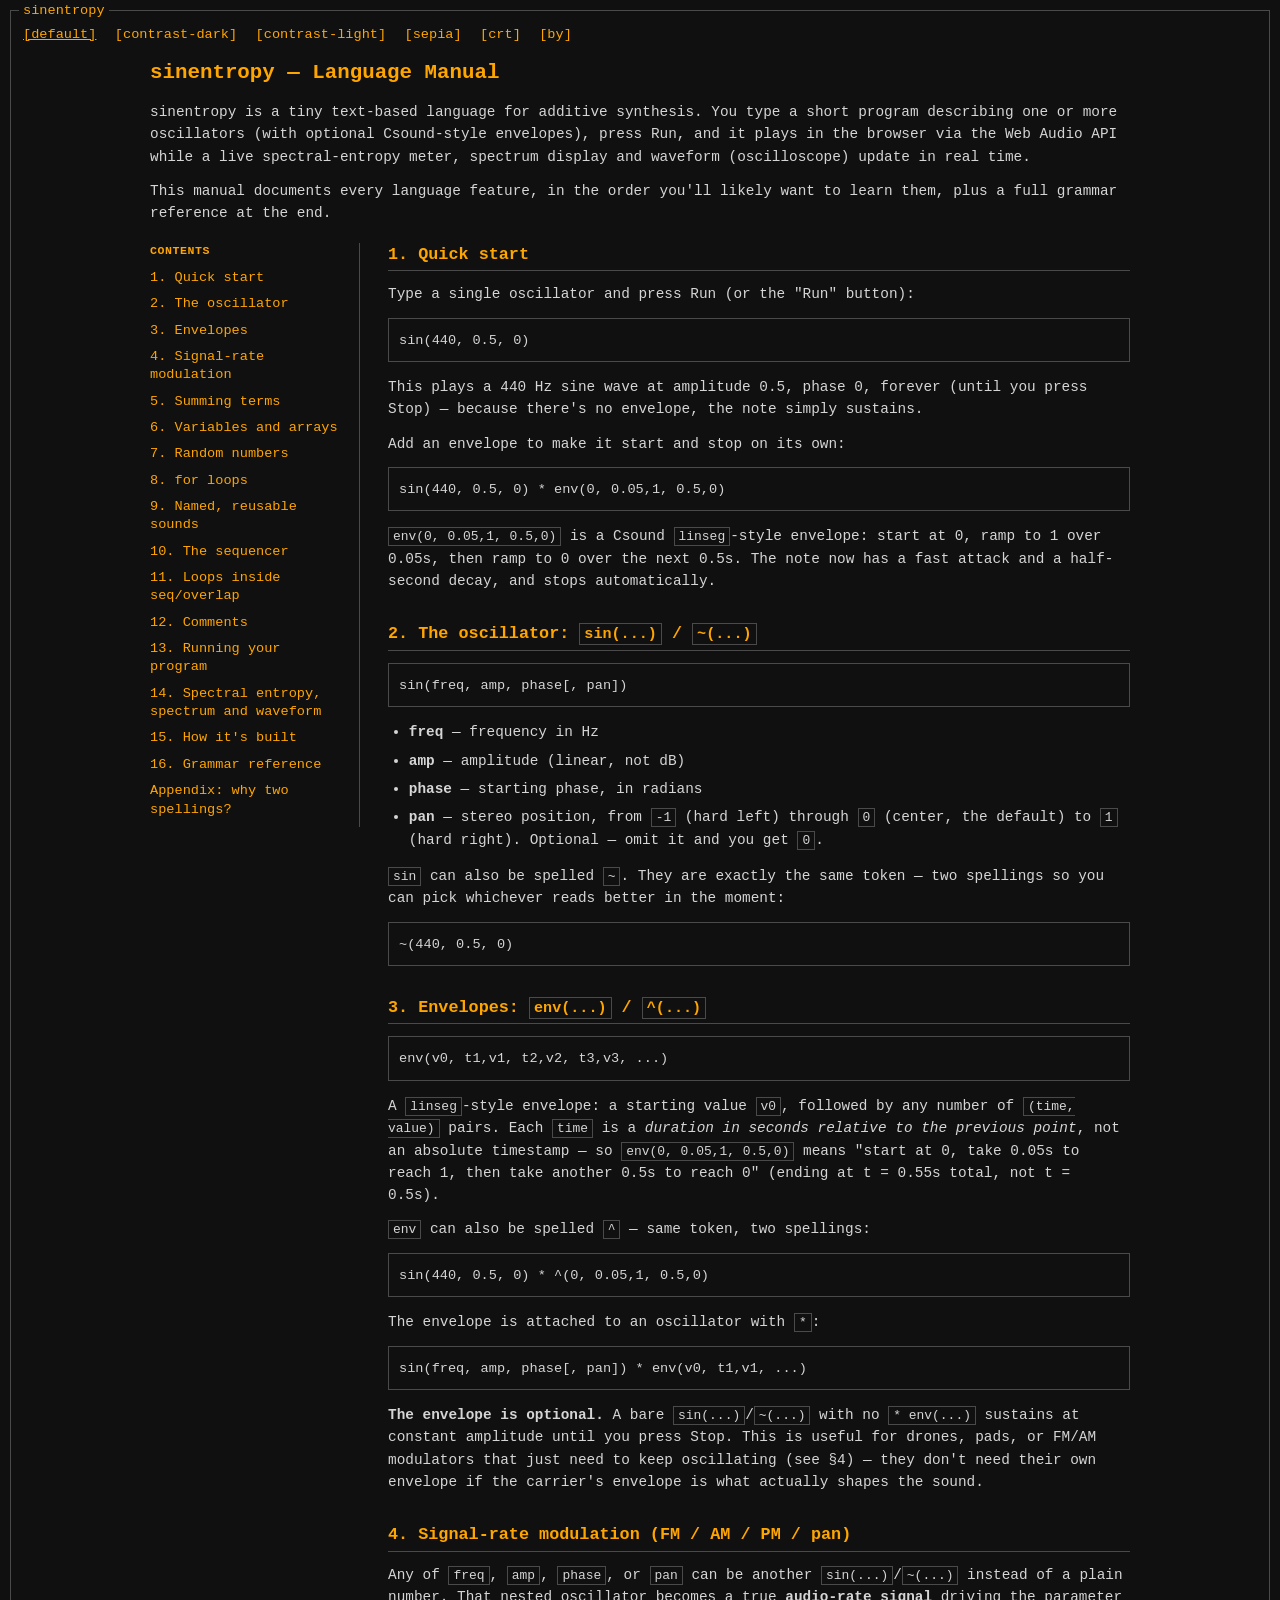
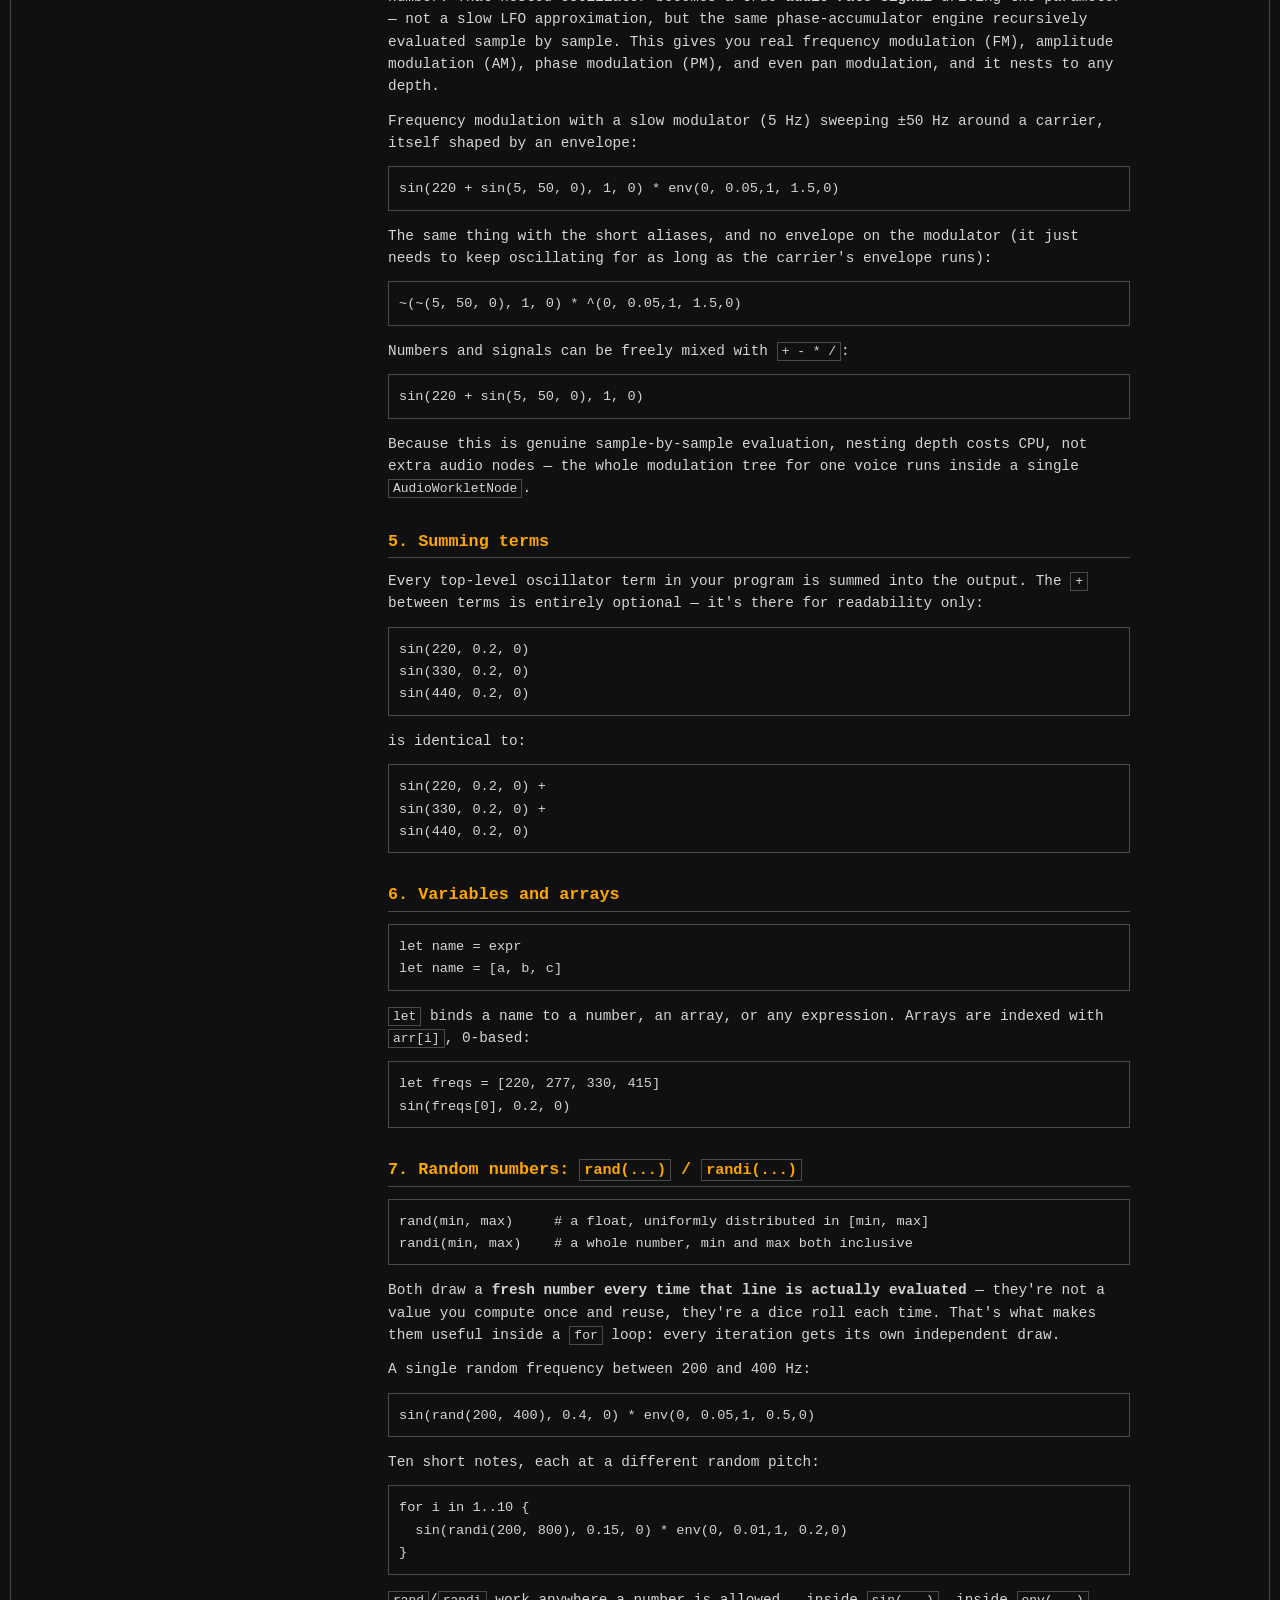
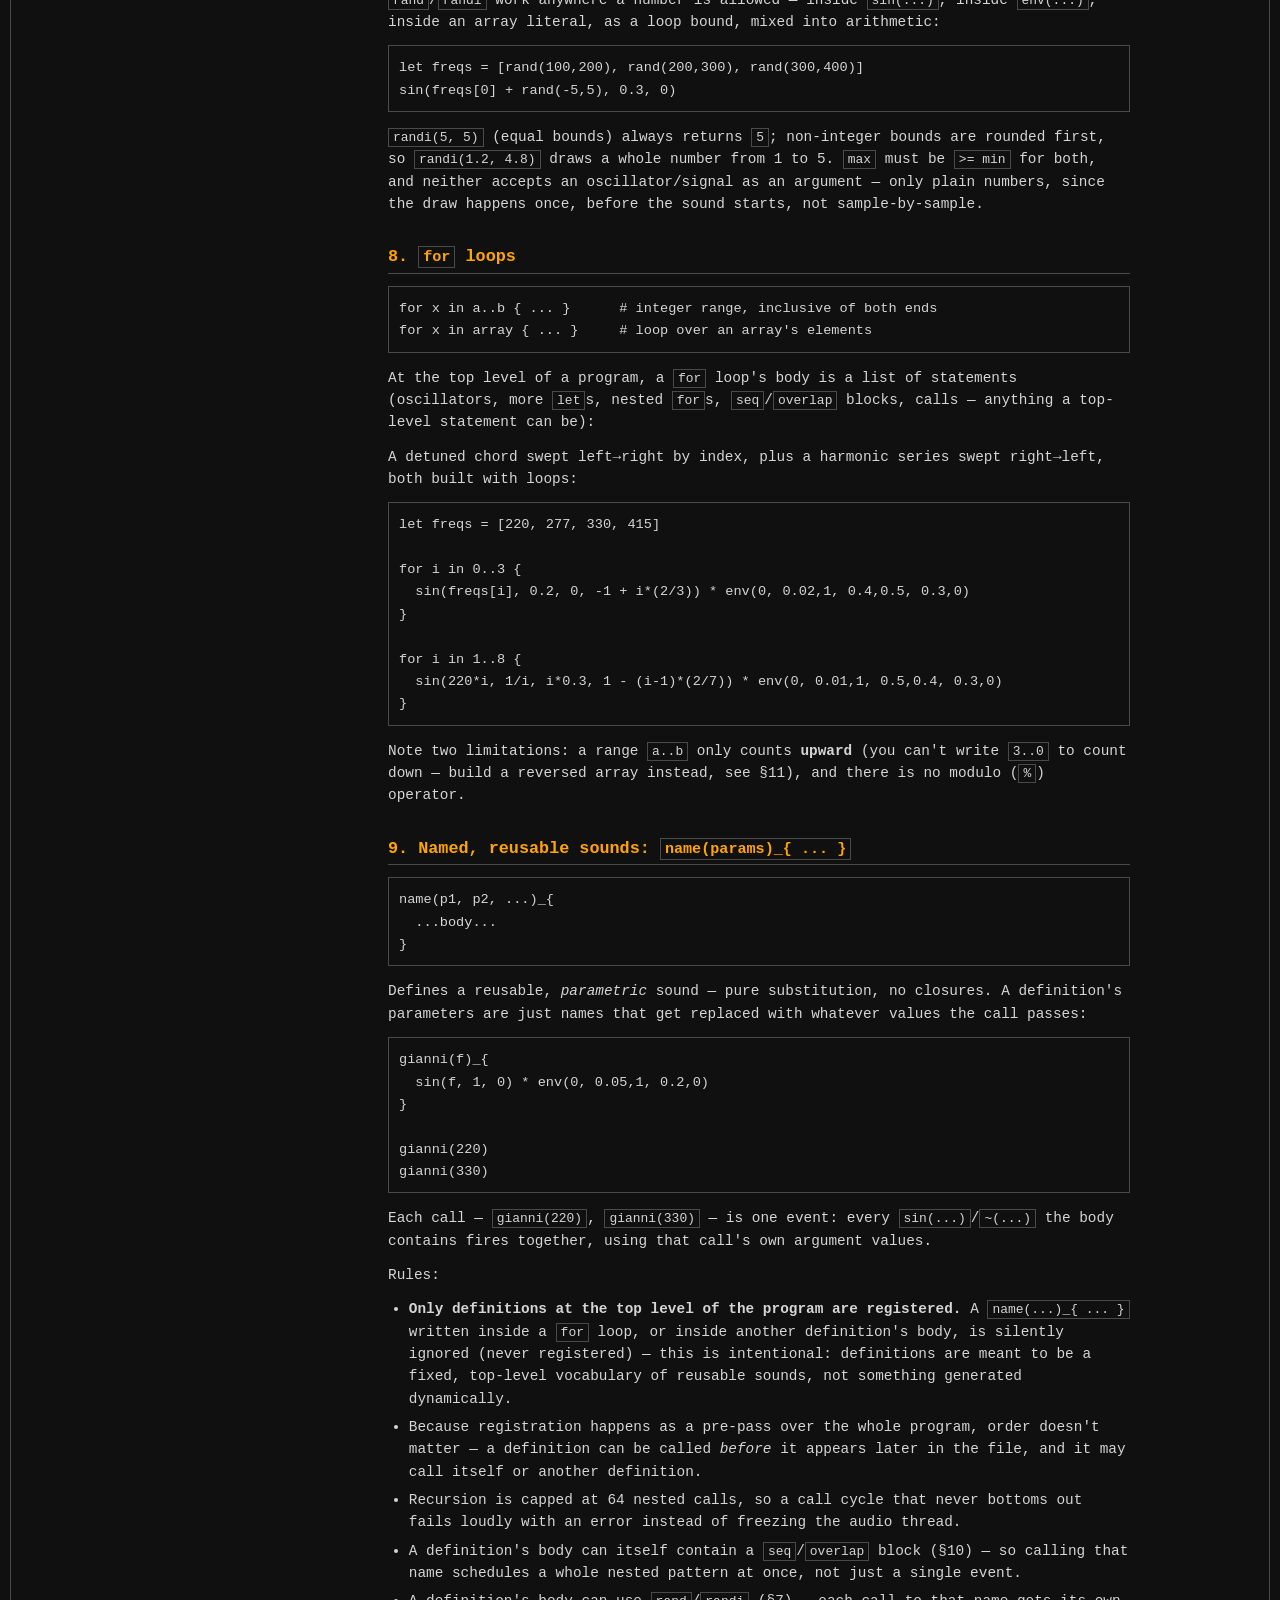
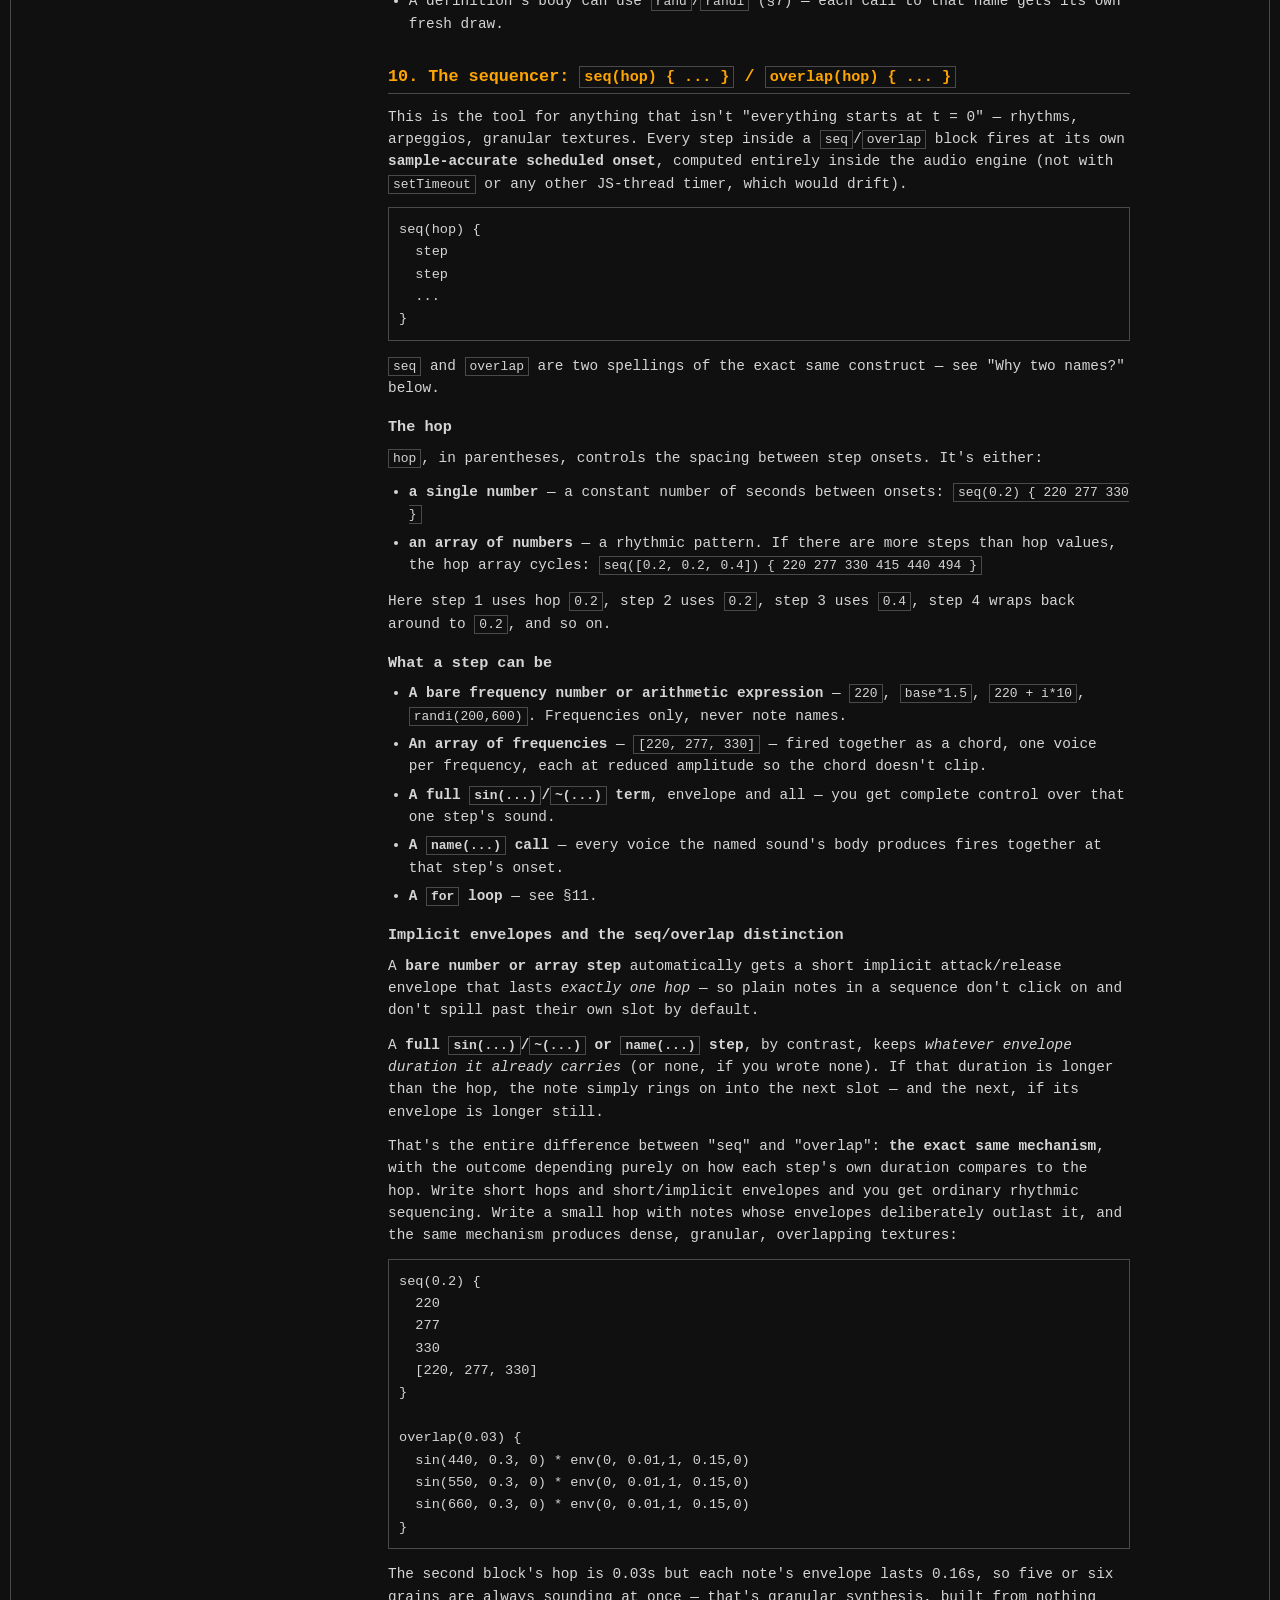
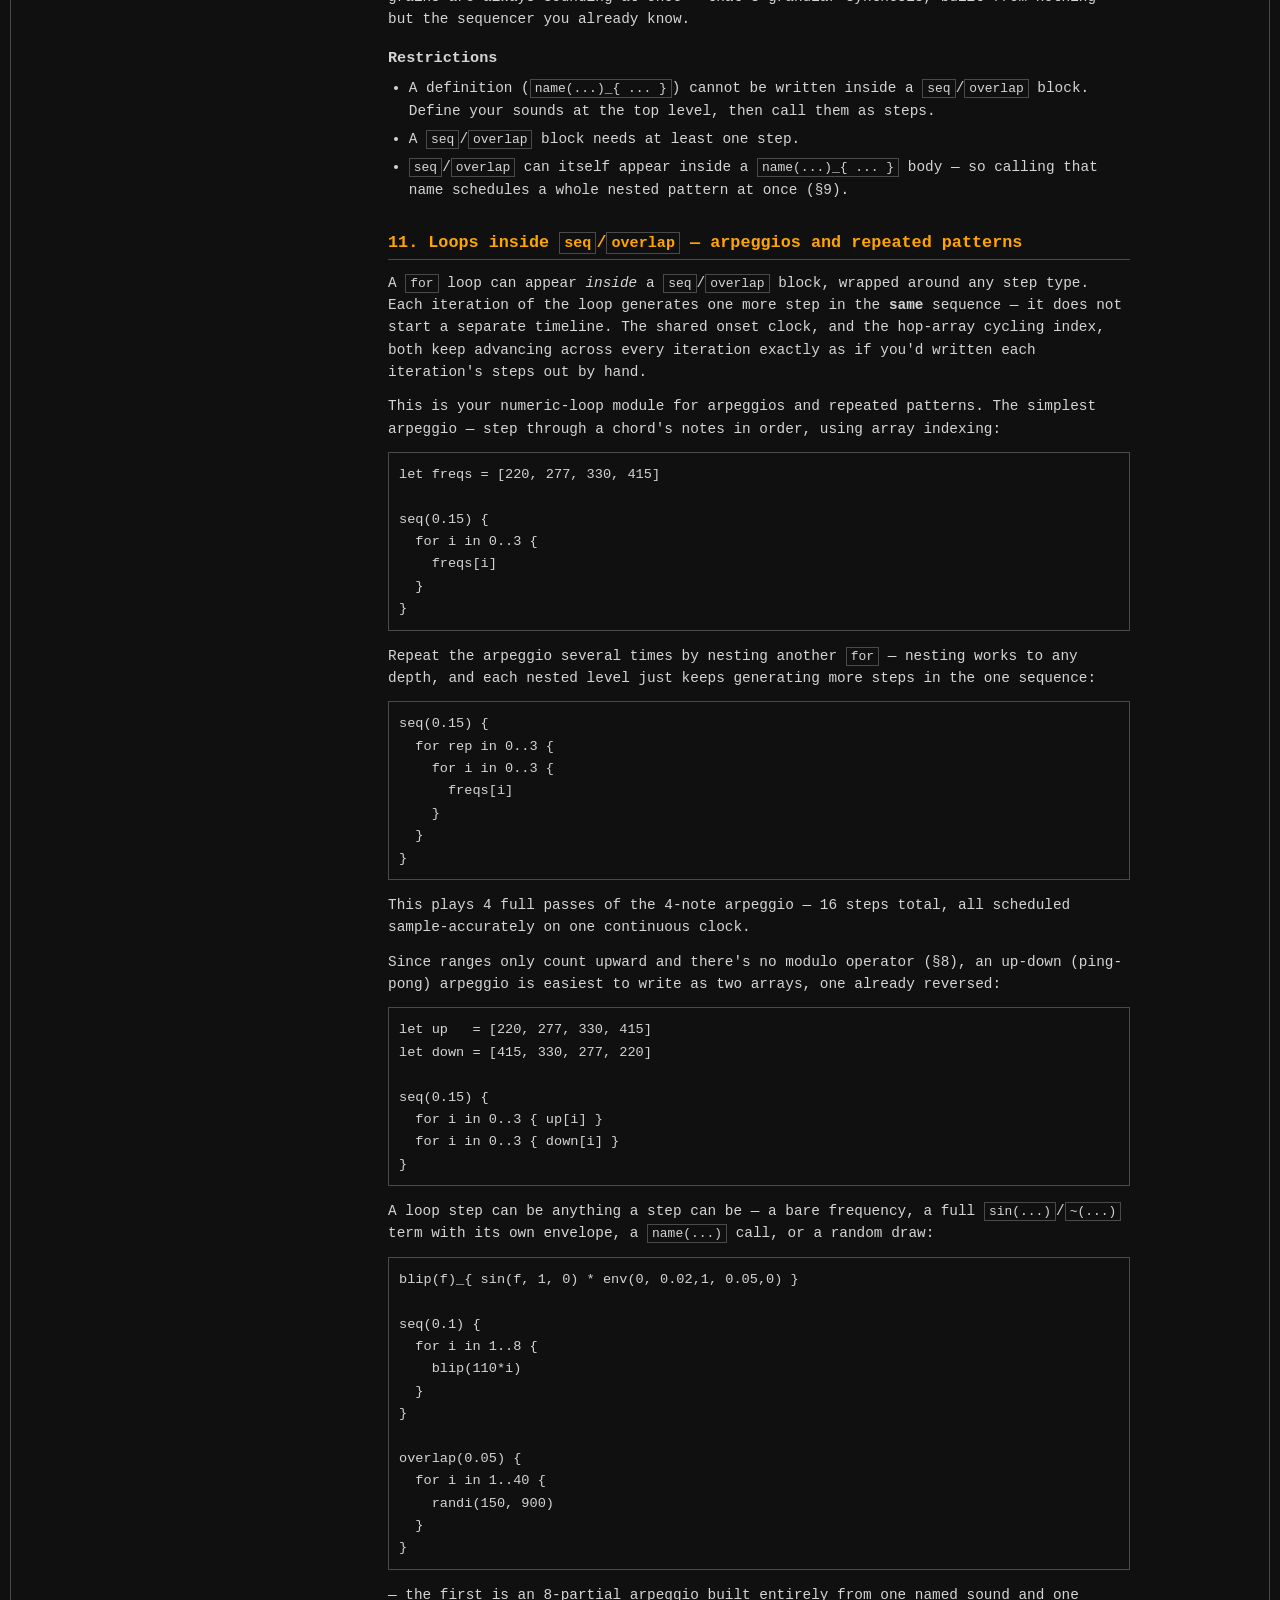
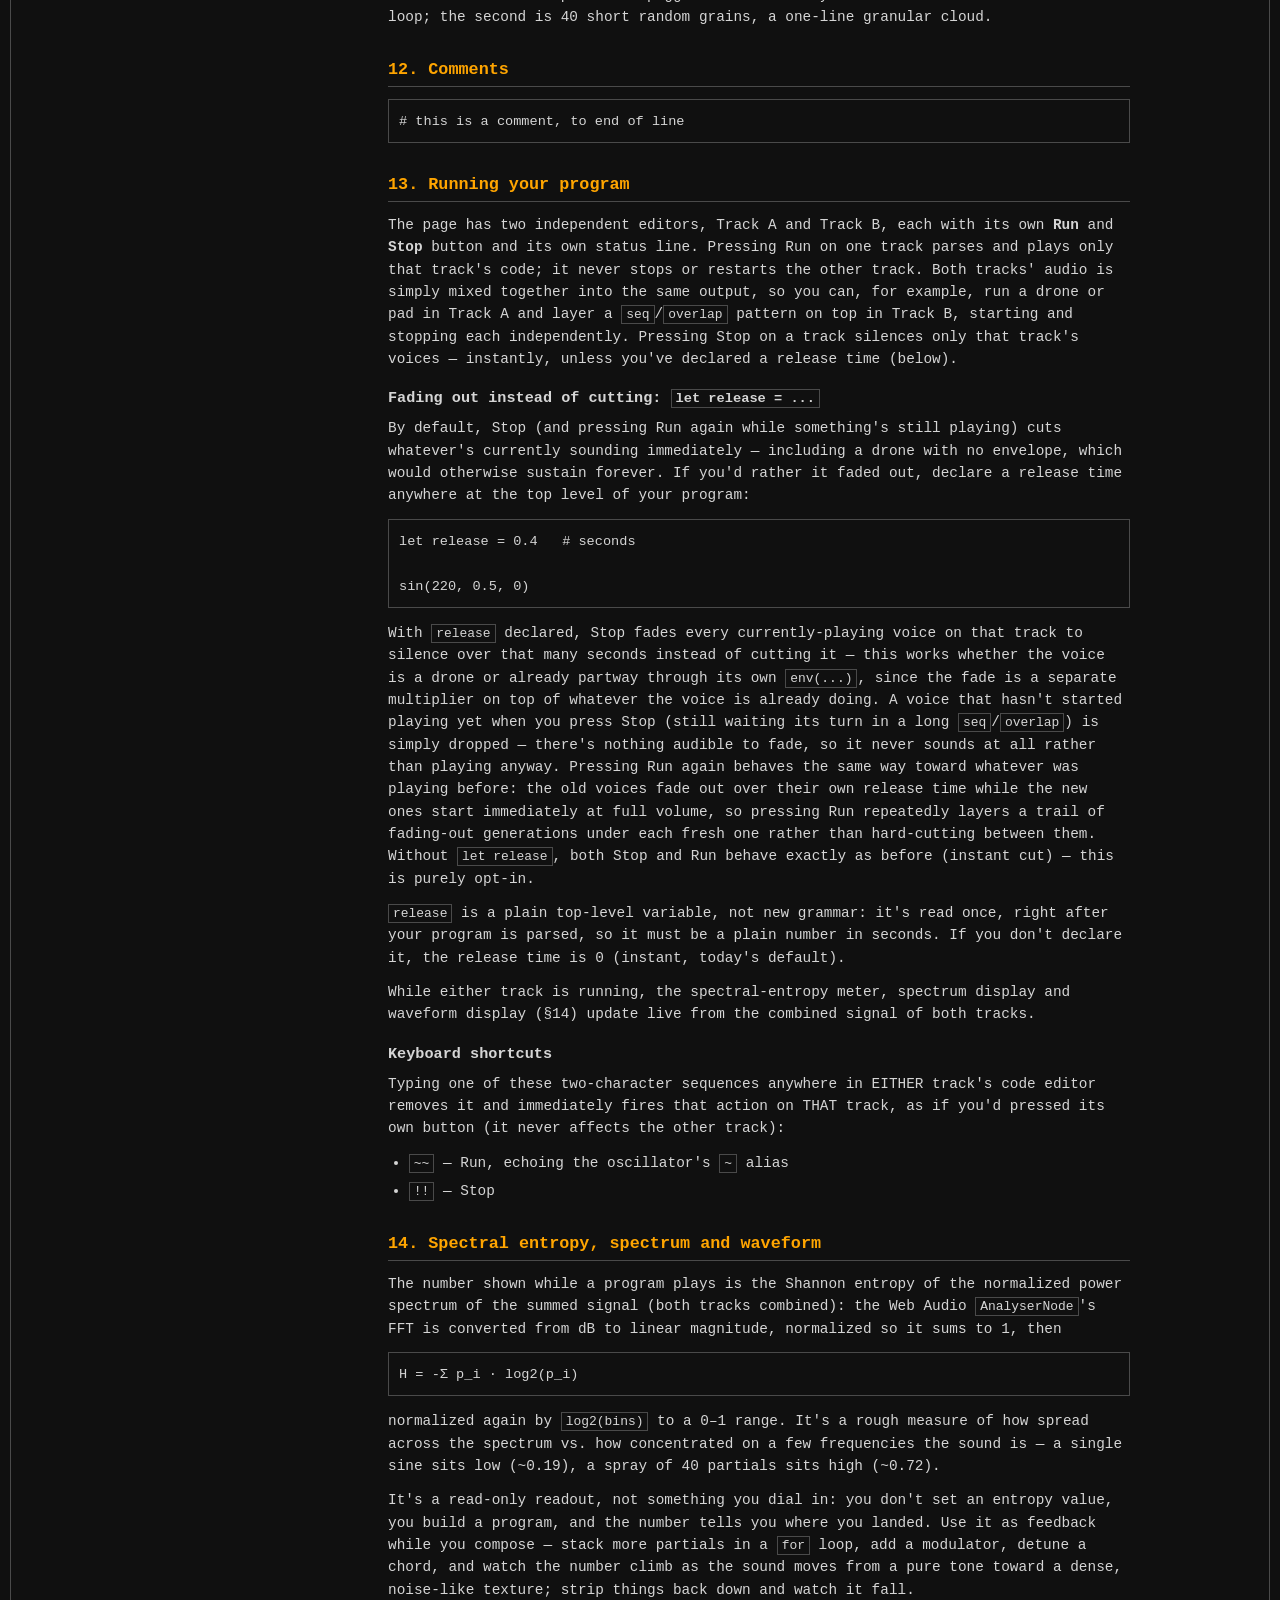
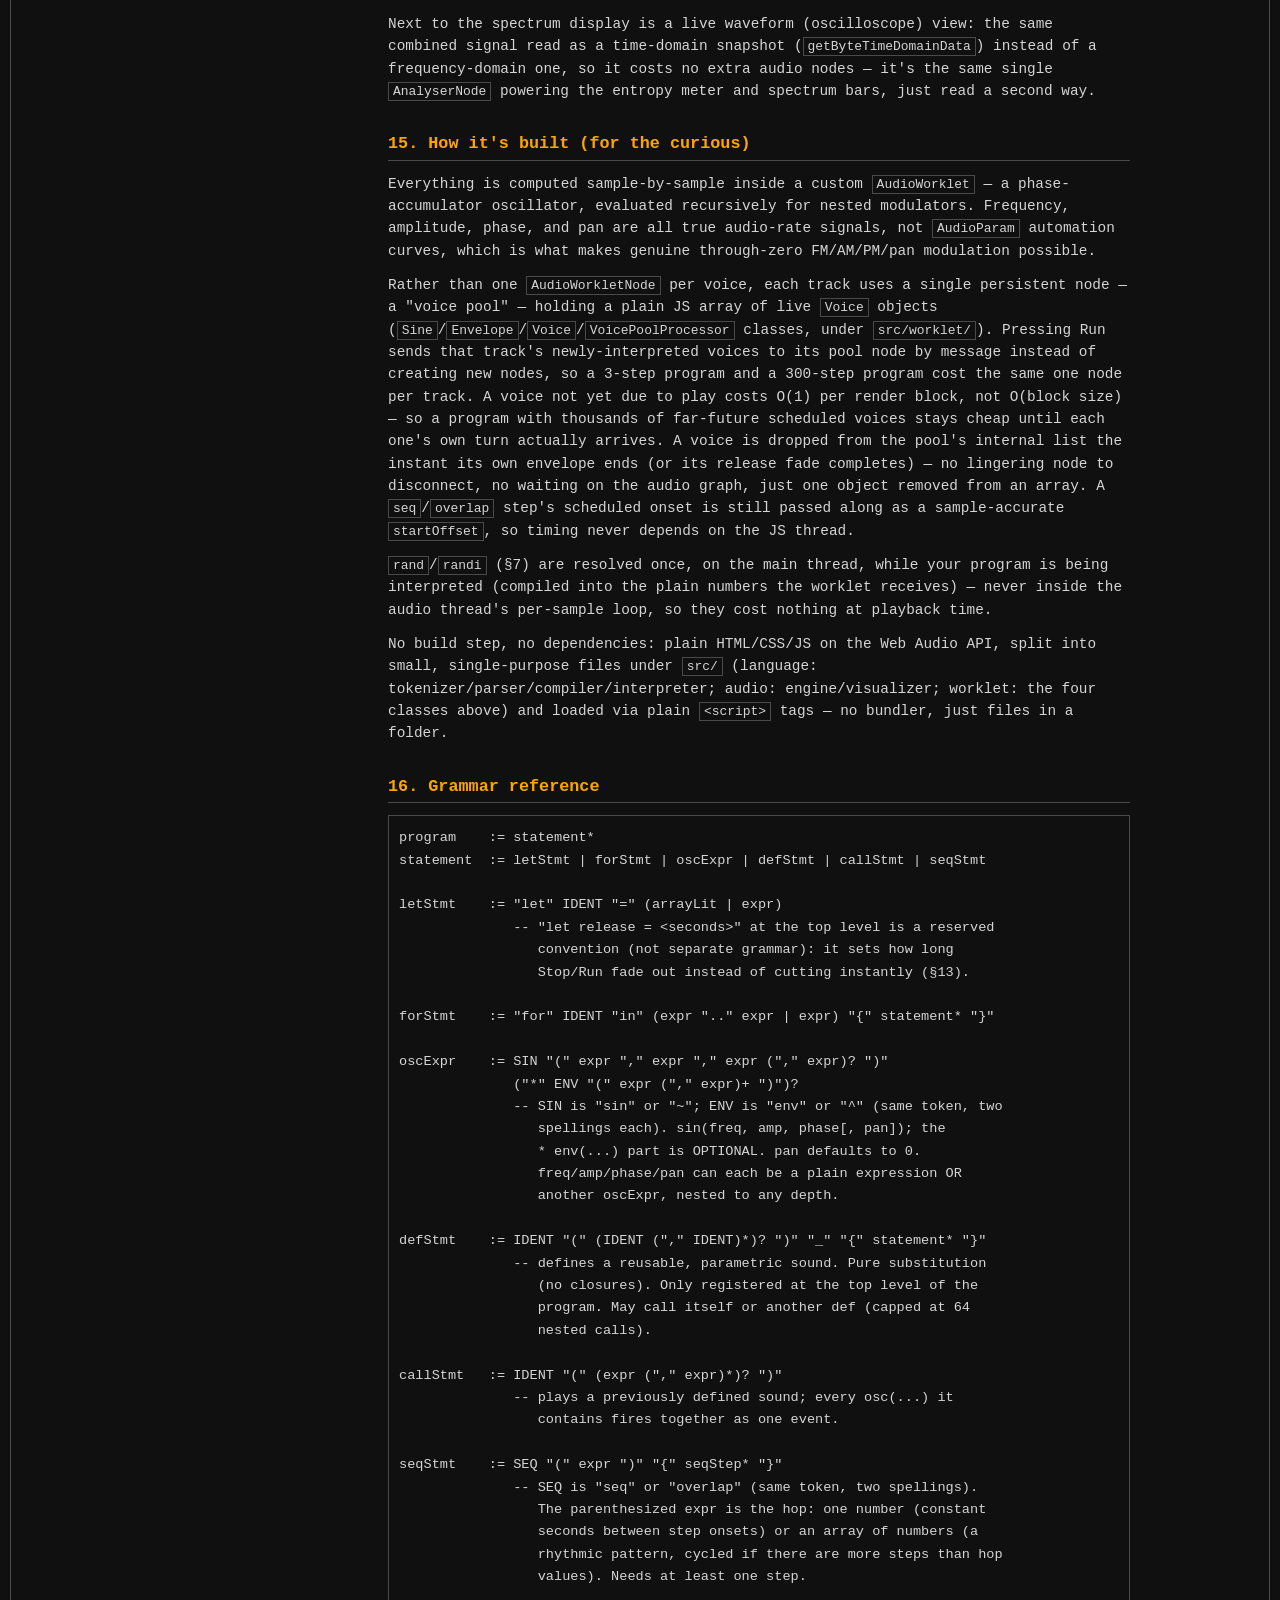
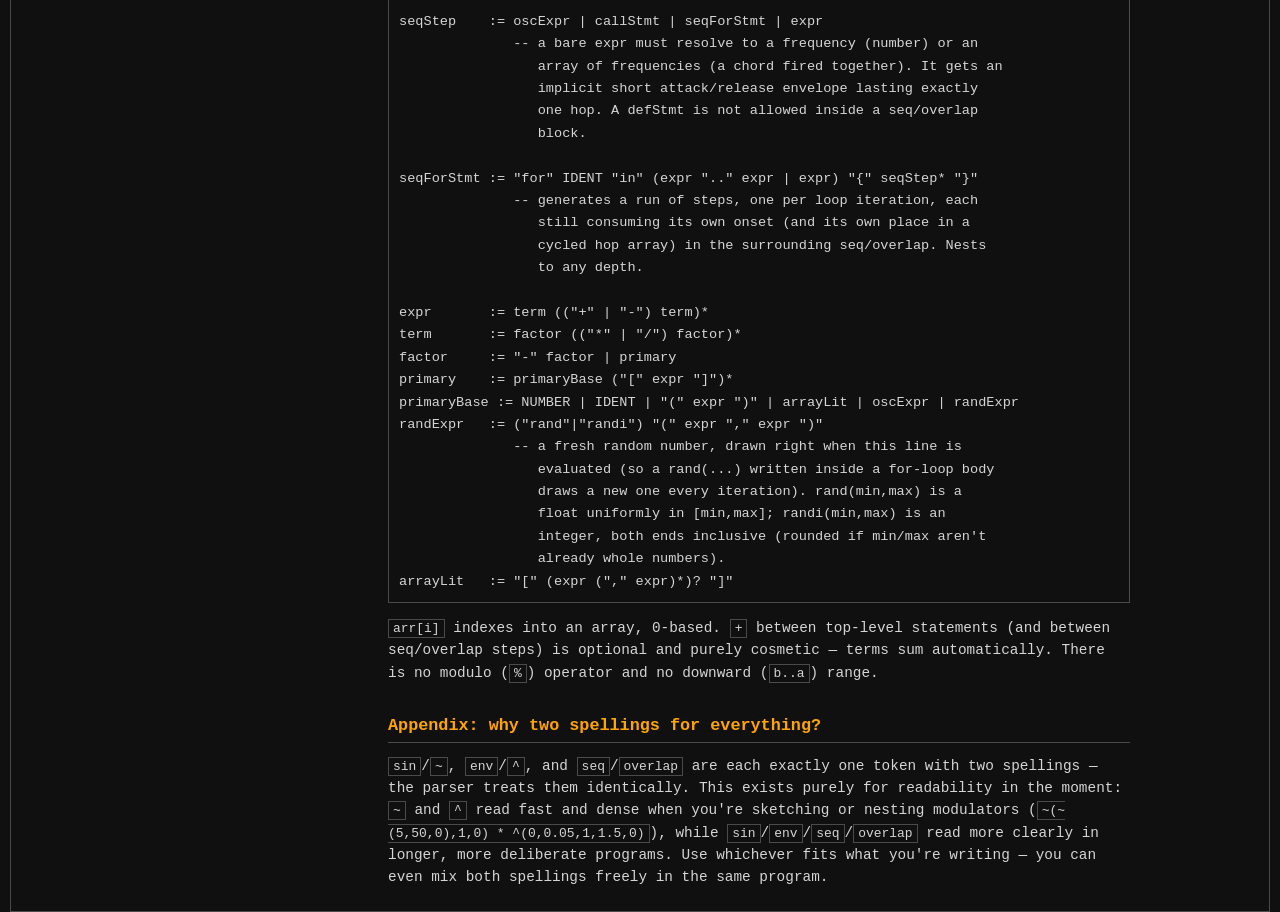
==== commit cf76f607: "update synthax color" ====
--- a/manual.html
+++ b/manual.html
@@ -5,10 +5,19 @@
 <meta name="viewport" content="width=device-width, initial-scale=1">
 <title>sinentropy — manual</title>
 <link rel="stylesheet" href="style.css">
+<script src="src/palette.js"></script>
 </head>
 <body>
 <main>
 <section class="pane" data-title="sinentropy">
+  <div class="palette-picker" role="group" aria-label="Palette">
+    <button type="button" class="pal-btn" data-pal="pal-default">[default]</button>
+    <button type="button" class="pal-btn" data-pal="pal-contrast-dark">[contrast-dark]</button>
+    <button type="button" class="pal-btn" data-pal="pal-contrast-light">[contrast-light]</button>
+    <button type="button" class="pal-btn" data-pal="pal-sepia">[sepia]</button>
+    <button type="button" class="pal-btn" data-pal="pal-crt">[crt]</button>
+    <button type="button" class="pal-btn" data-pal="pal-by">[by]</button>
+  </div>
   <div class="manual-page">
 <h1>sinentropy — Language Manual</h1>
 <p>sinentropy is a tiny text-based language for additive synthesis. You type a
--- a/style.css
+++ b/style.css
@@ -1,6 +1,7 @@
 :root{
   --bg:#101010; --fg:#d5d5d5; --muted:#ffa500; --link:#ffa500;
   --accent:#ffa500; --border:#4a4a4a; --err:#ff6b6b;
+  --tok-class:#ffc266; --tok-param:#ffa500;
   --mono:"Courier New", Courier, monospace;
 }
 *{box-sizing:border-box}
@@ -27,7 +28,7 @@
 }
 
 textarea{
-  width:100%; background:#000; color:var(--fg); border:1px solid var(--border);
+  width:100%; background:var(--bg); color:var(--fg); border:1px solid var(--border);
   font-family:var(--mono); font-size:0.9em; padding:8px; resize:vertical;
 }
 textarea:focus-visible{outline:1px dashed var(--accent); outline-offset:2px}
@@ -42,13 +43,50 @@
 #entropy{color:var(--accent)}
 .manual-link{margin:10px 0 6px}
 
+/* Palette picker: choose the palette directly on this page (in addition to
+   picking it up live from the main site via src/palette.js's storage sync). */
+.palette-picker{margin:4px 0 14px; display:flex; flex-wrap:wrap; gap:1.5ch}
+.pal-btn{
+  background:transparent; border:none; color:var(--link); font-family:var(--mono);
+  font-size:0.85em; cursor:pointer; padding:2px 2px; text-decoration:none;
+}
+.pal-btn:hover, .pal-btn:focus-visible{background:var(--link); color:#000; outline:none}
+.pal-btn[aria-pressed="true"]{color:var(--accent); text-decoration:underline}
+
+/* Syntax highlighting: a transparent-text textarea stacked over a colored
+   <pre><code> that's re-tokenized on every input, so the caret/selection stay
+   native while the visible text is colored. See src/highlight.js. */
+.code-wrap{position:relative}
+.code-highlight, .code-input{
+  margin:0; width:100%; box-sizing:border-box; font-family:var(--mono);
+  font-size:0.9em; line-height:1.4; padding:8px; border:1px solid var(--border);
+  white-space:pre-wrap; word-wrap:break-word; overflow-wrap:anywhere;
+}
+.code-highlight{
+  position:absolute; top:0; left:0; height:100%; overflow:hidden;
+  background:var(--bg); color:var(--fg); pointer-events:none;
+}
+.code-highlight code{white-space:inherit; font:inherit}
+.code-input{
+  position:relative; background:transparent; color:transparent; caret-color:var(--fg);
+  resize:vertical;
+}
+.code-input::selection{background:rgba(128,128,128,.35)}
+
+.tok-com{color:var(--muted); font-style:italic}
+.tok-kw{color:var(--link)}
+.tok-class{color:var(--tok-class)}
+.tok-num{color:var(--tok-param)}
+.tok-op{color:var(--fg); opacity:.5}
+.tok-id{color:var(--fg)}
+
 /* Spectrum (left) and waveform/oscilloscope (right), sharing one analyser. */
 .viz-row{display:flex; gap:12px}
 .viz-row canvas{flex:1 1 0; min-width:0; width:auto}
-canvas{width:100%; height:240px; border:1px solid var(--border); background:#000; margin-top:6px; display:block}
+canvas{width:100%; height:240px; border:1px solid var(--border); background:var(--bg); margin-top:6px; display:block}
 
 @media (max-width: 720px){
-  .tracks{flex-direction:column}
+  .tracks{flex-direction:column; align-items:stretch}
   .viz-row{flex-direction:column}
 }
 
@@ -82,10 +120,10 @@
 .manual ul{padding-left:1.3em; margin:0 0 14px}
 .manual li{margin:0 0 6px}
 .manual code{
-  background:#000; border:1px solid var(--border); padding:1px 4px;
+  background:var(--bg); border:1px solid var(--border); padding:1px 4px;
   font-family:var(--mono); font-size:0.9em;
 }
-.manual pre{background:#000; border:1px solid var(--border); padding:10px; overflow-x:auto; margin:0 0 14px}
+.manual pre{background:var(--bg); border:1px solid var(--border); padding:10px; overflow-x:auto; margin:0 0 14px}
 .manual pre code{border:none; padding:0; background:none; font-size:0.85em}
 .manual a{color:var(--link)}
 .manual a:hover{background:var(--link); color:#000}
